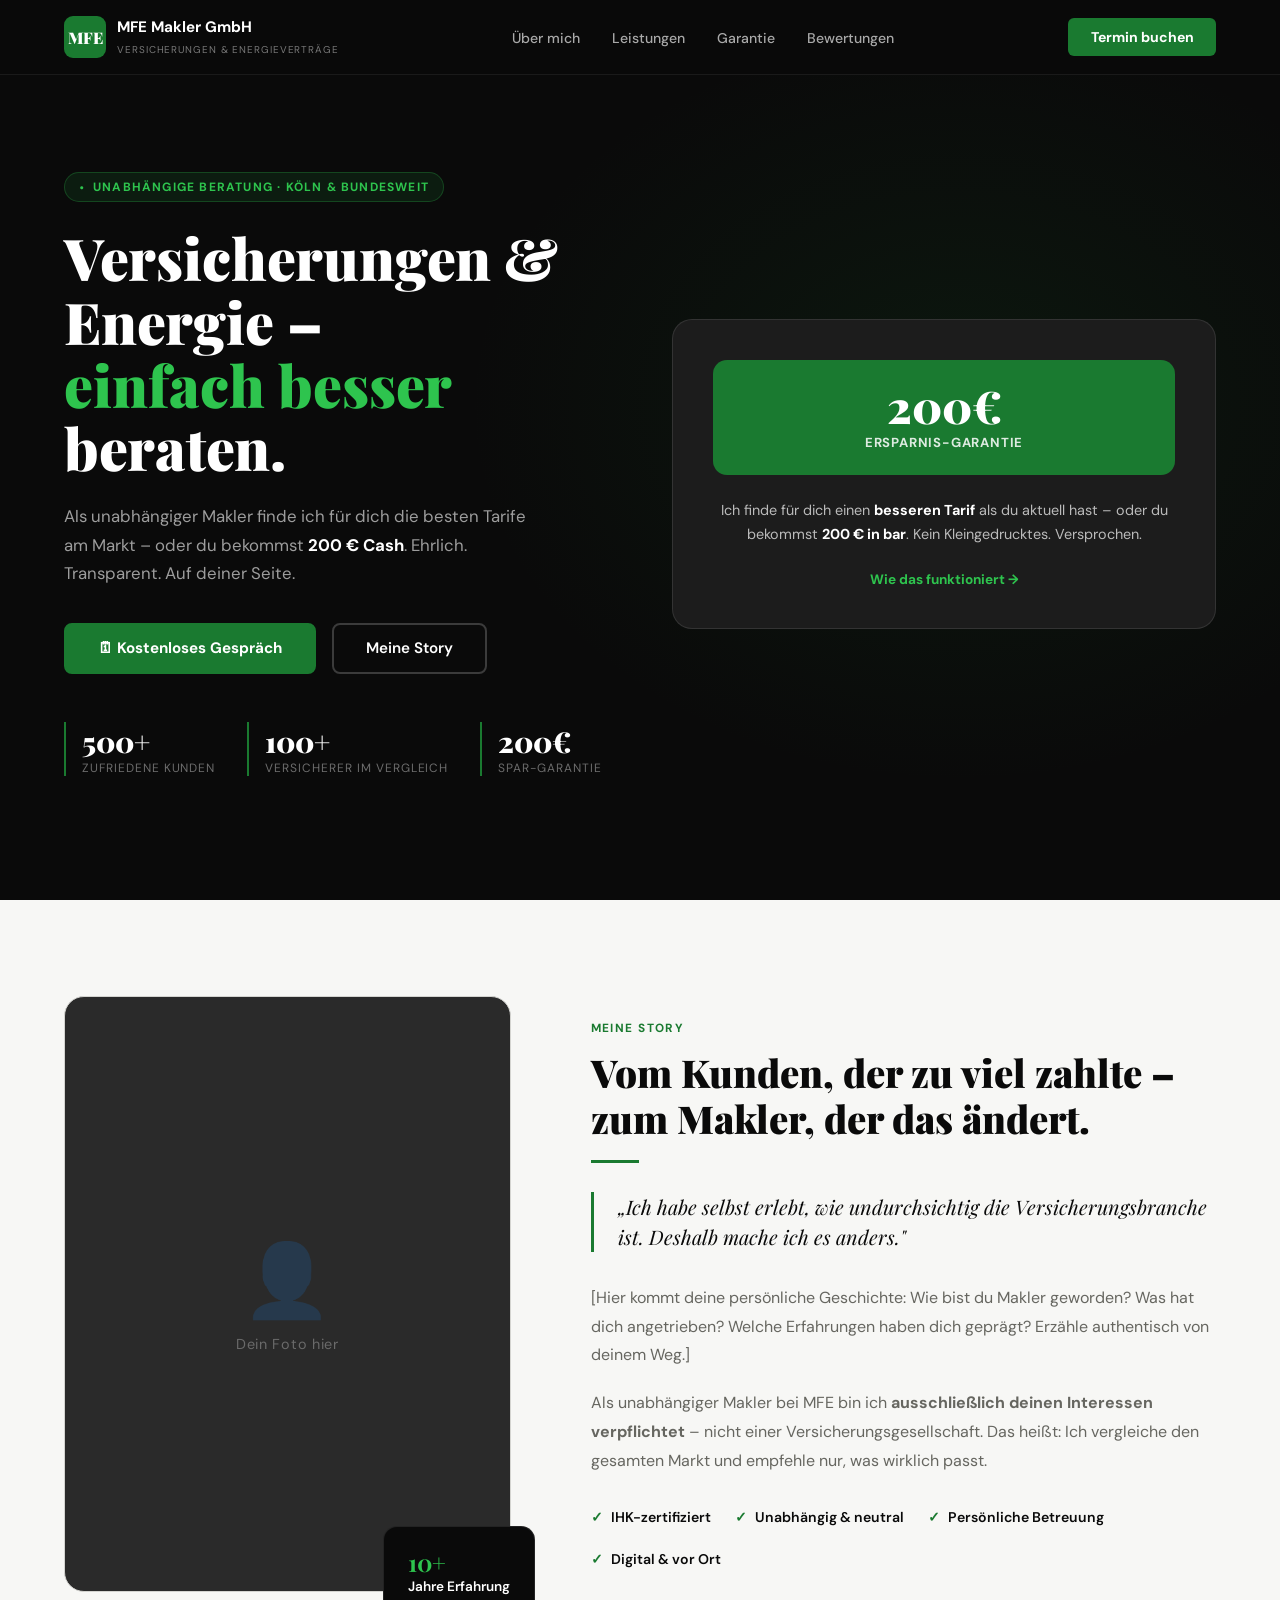
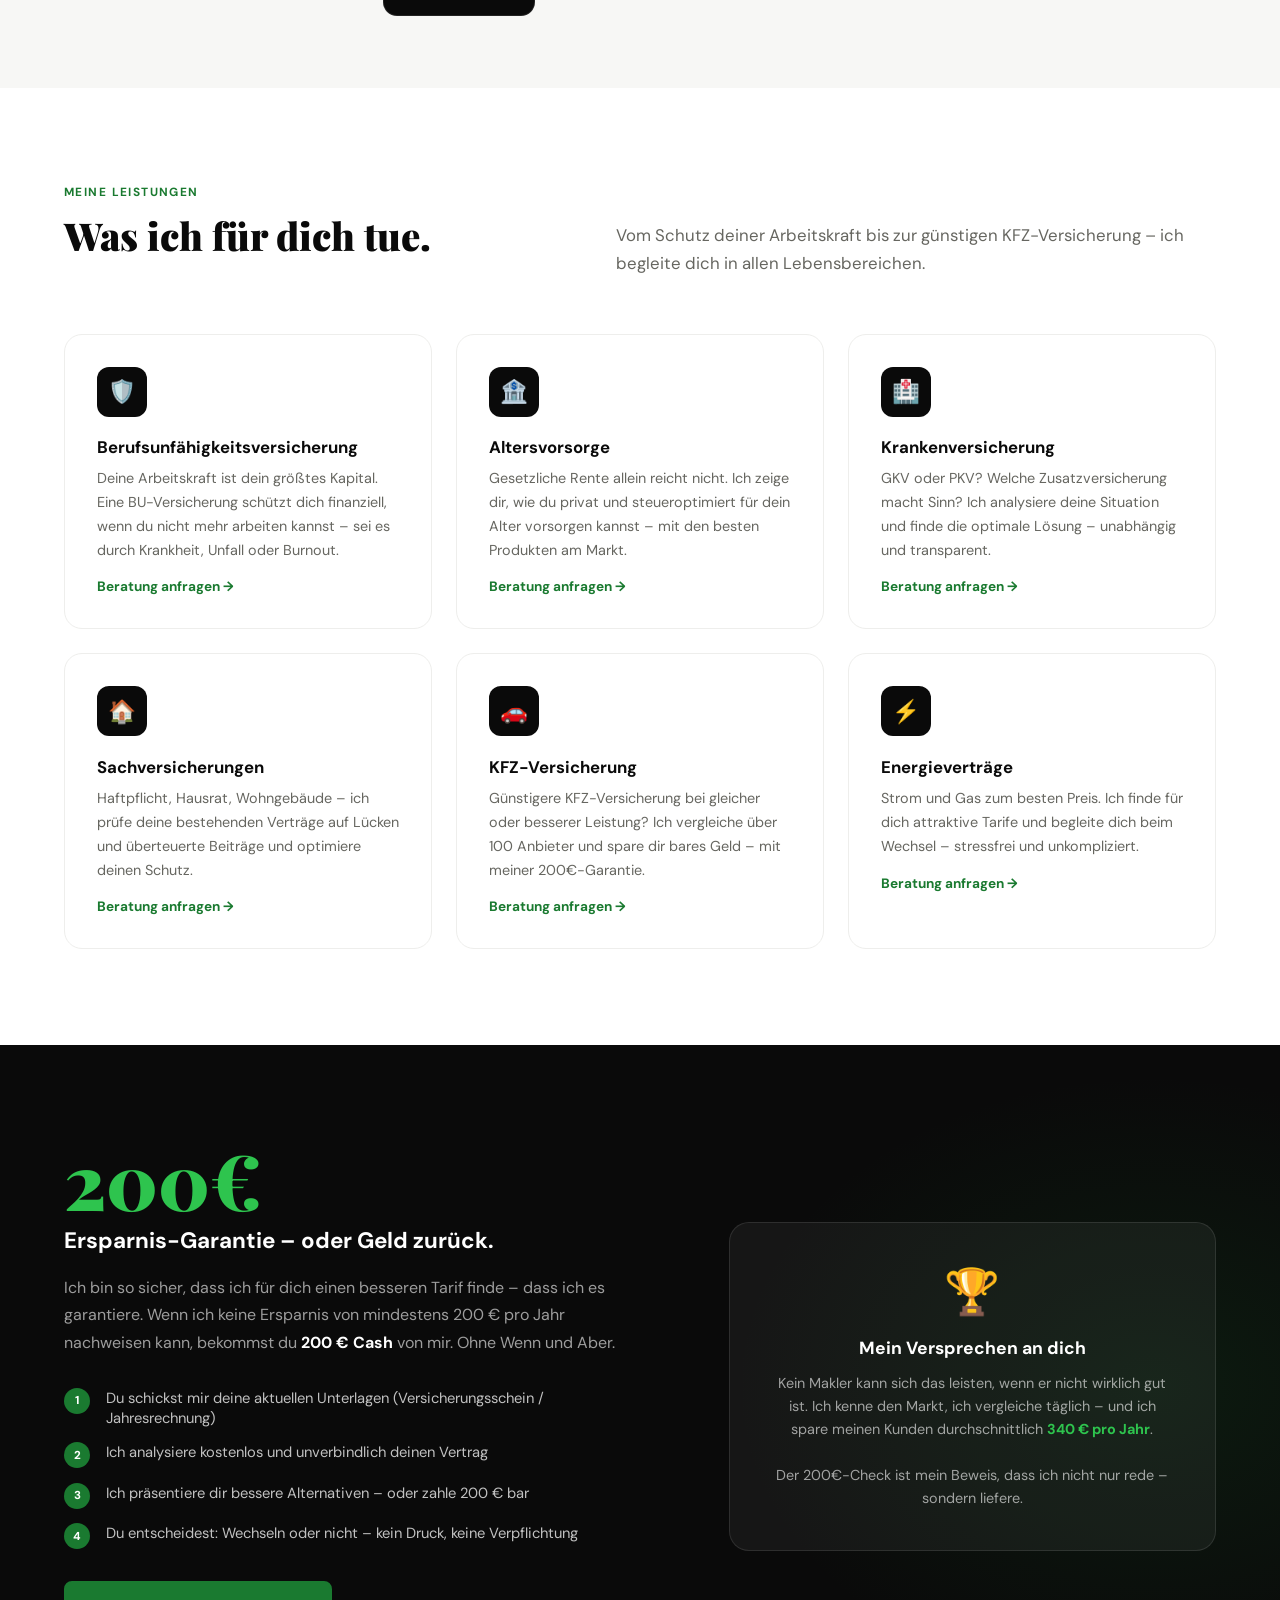
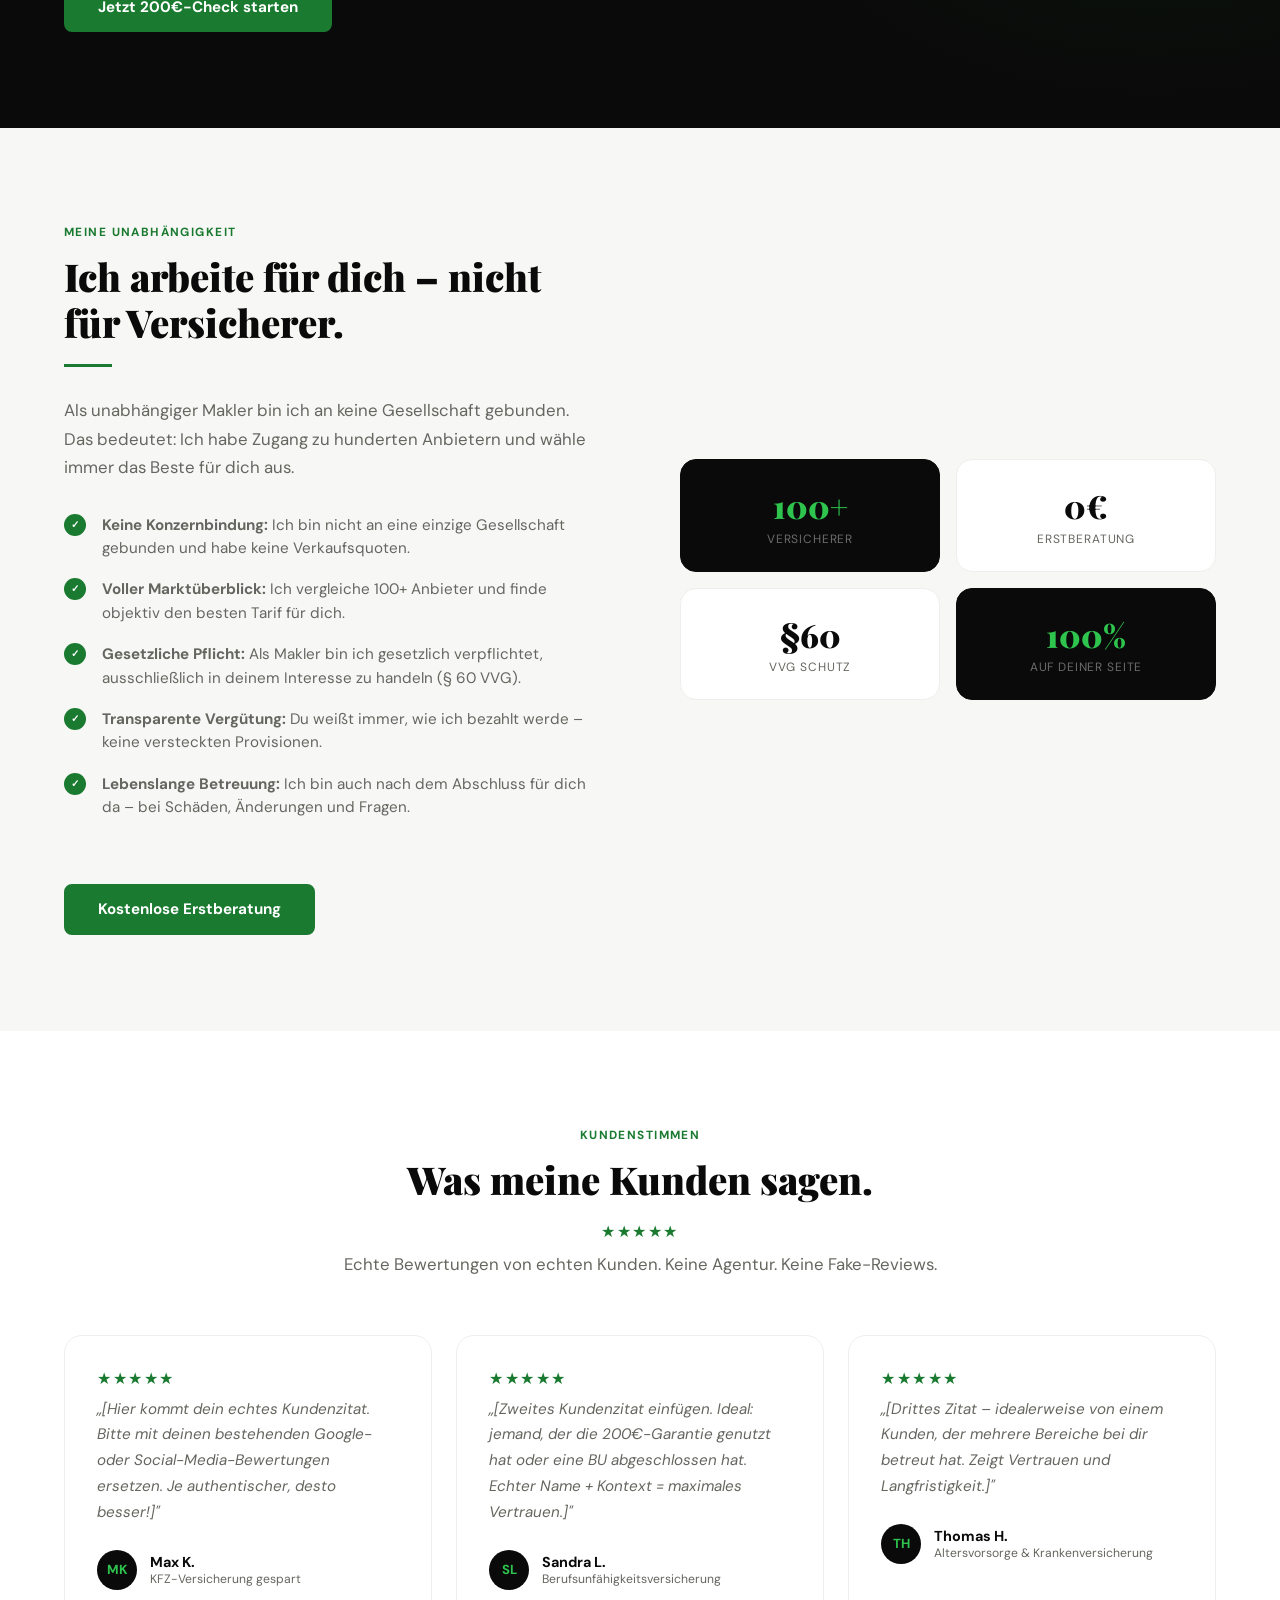
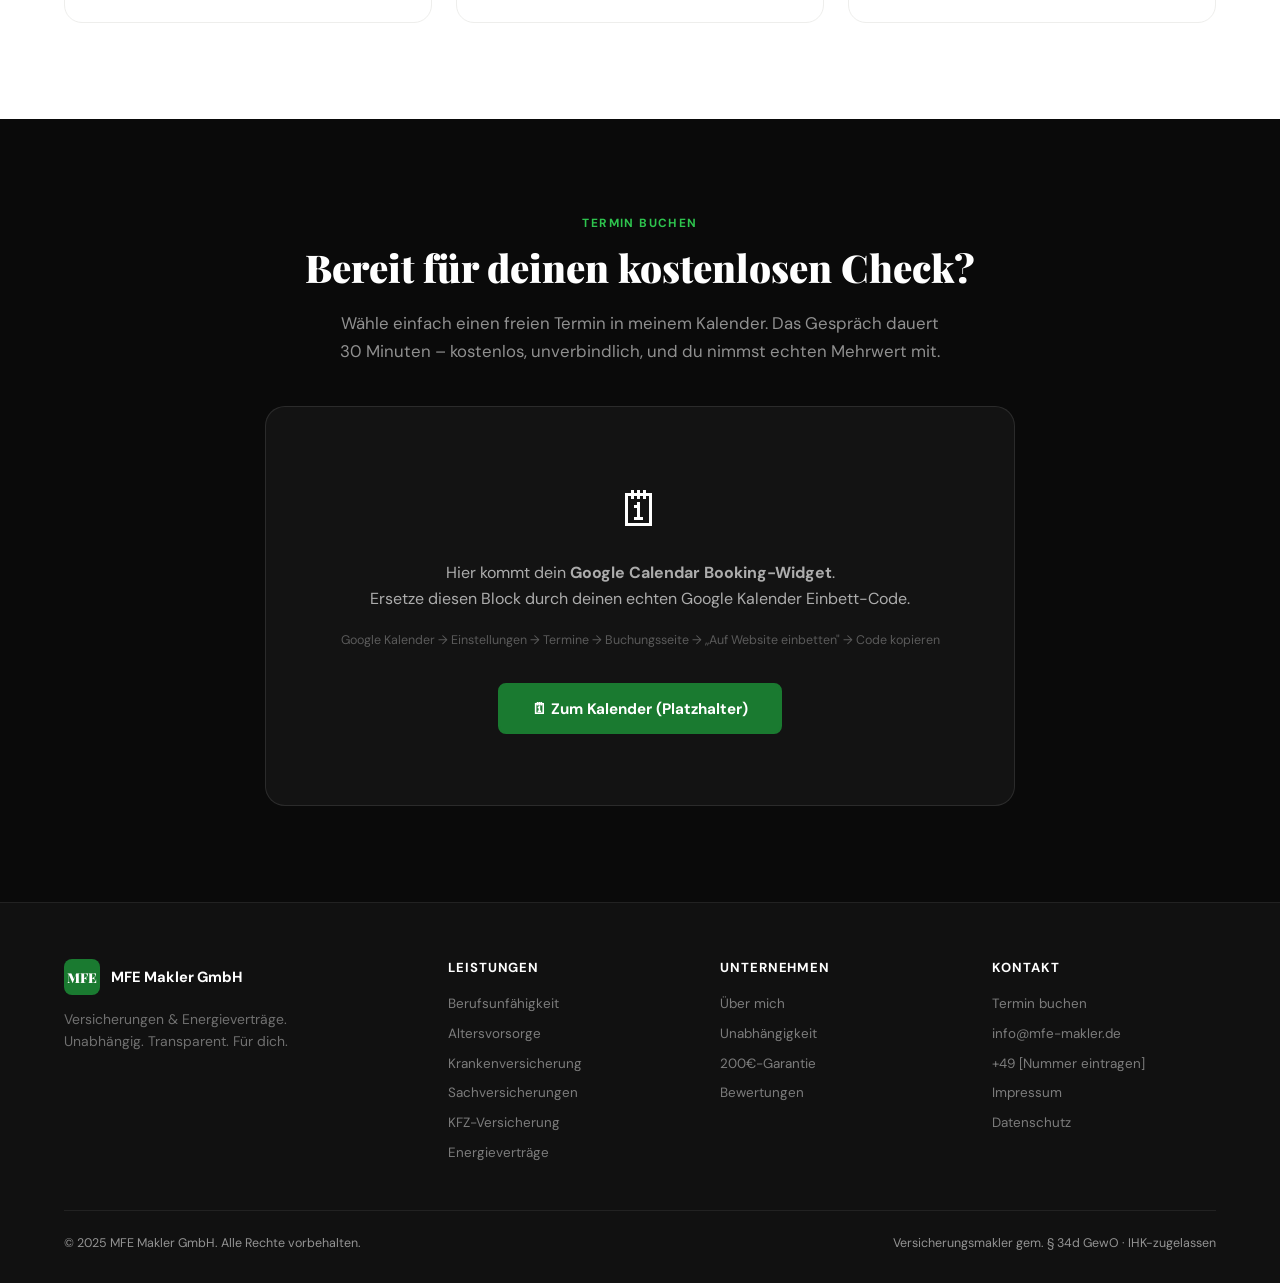
==== mfe-makler-website.html @ 8e876d68 "Add files via upload" ====
<!DOCTYPE html>
<html lang="de">
<head>
<meta charset="UTF-8">
<meta name="viewport" content="width=device-width, initial-scale=1.0">
<title>MFE Makler GmbH – Versicherungen & Energieverträge</title>
<link rel="preconnect" href="https://fonts.googleapis.com">
<link href="https://fonts.googleapis.com/css2?family=Playfair+Display:wght@400;700;900&family=DM+Sans:wght@300;400;500;600&display=swap" rel="stylesheet">
<style>
  :root {
    --black:       #0a0a0a;
    --black-soft:  #111111;
    --black-mid:   #1c1c1c;
    --charcoal:    #2a2a2a;
    --green:       #1a7a30;
    --green-mid:   #22a040;
    --green-light: #2ec44e;
    --green-pale:  #e8f7ec;
    --white:       #ffffff;
    --off-white:   #f7f7f5;
    --gray-light:  #eeeeec;
    --gray:        #d4d4d0;
    --text:        #0a0a0a;
    --text-muted:  #666660;
  }

  *, *::before, *::after { box-sizing: border-box; margin: 0; padding: 0; }
  html { scroll-behavior: smooth; }
  body {
    font-family: 'DM Sans', sans-serif;
    color: var(--text);
    background: var(--white);
    overflow-x: hidden;
  }

  /* ─── NAV ─── */
  nav {
    position: fixed; top: 0; left: 0; right: 0; z-index: 100;
    display: flex; align-items: center; justify-content: space-between;
    padding: 1rem 5%;
    background: rgba(10,10,10,0.97);
    backdrop-filter: blur(12px);
    border-bottom: 1px solid rgba(255,255,255,0.07);
  }
  .nav-logo { display: flex; align-items: center; gap: .7rem; text-decoration: none; }
  .nav-logo-icon {
    width: 42px; height: 42px;
    background: var(--green); border-radius: 9px;
    display: flex; align-items: center; justify-content: center;
    font-family: 'Playfair Display', serif; font-weight: 900; font-size: 1rem; color: #fff;
  }
  .nav-logo-text strong { font-size: .95rem; color: #fff; font-weight: 700; display: block; }
  .nav-logo-text span { font-size: .62rem; color: rgba(255,255,255,0.45); letter-spacing: .09em; text-transform: uppercase; }
  .nav-links { display: flex; gap: 2rem; list-style: none; }
  .nav-links a { color: rgba(255,255,255,0.65); text-decoration: none; font-size: .88rem; font-weight: 500; transition: color .2s; }
  .nav-links a:hover { color: var(--green-light); }
  .nav-cta {
    background: var(--green); color: #fff; border: none;
    padding: .6rem 1.4rem; border-radius: 6px; font-size: .88rem; font-weight: 700;
    cursor: pointer; text-decoration: none; transition: background .2s;
  }
  .nav-cta:hover { background: var(--green-mid); }

  /* ─── HERO ─── */
  #hero {
    min-height: 100vh;
    background: var(--black);
    display: flex; align-items: center;
    padding: 7rem 5% 4rem;
    position: relative; overflow: hidden;
  }
  #hero::before {
    content: '';
    position: absolute; inset: 0;
    background: radial-gradient(ellipse 55% 60% at 75% 45%, rgba(26,122,48,0.12) 0%, transparent 70%);
  }
  .hero-grid { display: grid; grid-template-columns: 1fr 1fr; gap: 4rem; align-items: center; max-width: 1200px; margin: 0 auto; position: relative; z-index: 2; width: 100%; }

  .hero-tag {
    display: inline-flex; align-items: center; gap: .5rem;
    background: rgba(46,196,78,0.1); border: 1px solid rgba(46,196,78,0.25);
    color: var(--green-light); font-size: .75rem; font-weight: 700; letter-spacing: .1em; text-transform: uppercase;
    padding: .38rem .9rem; border-radius: 100px; margin-bottom: 1.5rem;
  }
  .hero-tag::before { content: '●'; font-size: .45rem; }

  .hero-headline {
    font-family: 'Playfair Display', serif;
    font-size: clamp(2.4rem, 4.5vw, 3.8rem);
    font-weight: 900; line-height: 1.1; color: var(--white); margin-bottom: 1.4rem;
  }
  .hero-headline em { font-style: normal; color: var(--green-light); }

  .hero-sub { font-size: 1.05rem; line-height: 1.7; color: rgba(255,255,255,0.6); max-width: 480px; margin-bottom: 2.2rem; }

  .hero-btns { display: flex; gap: 1rem; flex-wrap: wrap; }
  .btn-primary {
    background: var(--green); color: #fff;
    padding: .85rem 2rem; border-radius: 8px;
    font-size: .95rem; font-weight: 700; text-decoration: none;
    border: 2px solid var(--green);
    transition: background .2s, transform .2s;
    display: inline-flex; align-items: center; gap: .5rem;
  }
  .btn-primary:hover { background: var(--green-mid); border-color: var(--green-mid); transform: translateY(-2px); }

  .btn-secondary {
    background: transparent; border: 2px solid rgba(255,255,255,0.2);
    color: #fff; padding: .85rem 2rem; border-radius: 8px;
    font-size: .95rem; font-weight: 600; text-decoration: none;
    transition: border-color .2s;
  }
  .btn-secondary:hover { border-color: rgba(255,255,255,0.5); }

  .hero-stats { display: flex; gap: 2rem; margin-top: 3rem; }
  .stat { border-left: 2px solid var(--green); padding-left: 1rem; }
  .stat-num { font-family: 'Playfair Display', serif; font-size: 1.8rem; font-weight: 900; color: #fff; }
  .stat-label { font-size: .75rem; color: rgba(255,255,255,0.4); text-transform: uppercase; letter-spacing: .08em; }

  .hero-card {
    background: var(--black-mid);
    border: 1px solid rgba(255,255,255,0.1);
    border-radius: 20px; padding: 2.5rem;
  }
  .guarantee-badge {
    background: var(--green); color: #fff;
    border-radius: 14px; padding: 1.5rem; margin-bottom: 1.5rem; text-align: center;
  }
  .guarantee-badge .big { font-family: 'Playfair Display', serif; font-size: 2.8rem; font-weight: 900; display: block; line-height: 1; }
  .guarantee-badge .label { font-size: .82rem; font-weight: 700; margin-top: .3rem; opacity: .85; letter-spacing: .06em; text-transform: uppercase; }
  .guarantee-text { color: rgba(255,255,255,0.7); font-size: .9rem; line-height: 1.65; text-align: center; }
  .guarantee-text strong { color: #fff; }

  /* ─── SECTIONS ─── */
  section { padding: 6rem 5%; }
  .container { max-width: 1200px; margin: 0 auto; }
  .section-label { text-transform: uppercase; letter-spacing: .12em; font-size: .74rem; font-weight: 700; color: var(--green); margin-bottom: .8rem; }
  .section-title { font-family: 'Playfair Display', serif; font-size: clamp(1.8rem, 3vw, 2.8rem); font-weight: 900; line-height: 1.2; color: var(--black); margin-bottom: 1.2rem; }
  .section-sub { font-size: 1.05rem; color: var(--text-muted); max-width: 600px; line-height: 1.7; }
  .green-divider { height: 3px; background: var(--green); width: 48px; margin: 1rem 0 1.8rem; }

  /* ─── STORY ─── */
  #story { background: var(--off-white); }
  .story-grid { display: grid; grid-template-columns: 1fr 1.4fr; gap: 5rem; align-items: center; }
  .story-photo-wrap { position: relative; }
  .story-photo {
    width: 100%; aspect-ratio: 3/4; border-radius: 20px; overflow: hidden;
    background: var(--charcoal);
    display: flex; align-items: center; justify-content: center;
    border: 1px solid var(--gray);
  }
  .story-photo-placeholder { color: rgba(255,255,255,0.2); font-size: 4.5rem; text-align: center; }
  .story-photo-placeholder span { display: block; font-size: .9rem; margin-top: .5rem; letter-spacing: .05em; color: rgba(255,255,255,0.3); }
  .story-badge {
    position: absolute; bottom: -1.5rem; right: -1.5rem;
    background: var(--black); color: #fff;
    border-radius: 14px; padding: 1.2rem 1.5rem;
    font-size: .85rem; font-weight: 600;
    border: 1px solid rgba(255,255,255,0.1);
  }
  .story-badge strong { font-size: 1.5rem; display: block; font-family: 'Playfair Display',serif; color: var(--green-light); }
  .story-quote {
    font-family: 'Playfair Display', serif; font-size: 1.25rem; font-style: italic; color: var(--black);
    border-left: 3px solid var(--green); padding-left: 1.5rem; margin-bottom: 2rem; line-height: 1.5;
  }
  .story-text { font-size: 1rem; line-height: 1.8; color: var(--text-muted); margin-bottom: 1.2rem; }
  .story-highlights { display: flex; gap: 1.5rem; margin-top: 2rem; flex-wrap: wrap; }
  .story-highlight { display: flex; align-items: center; gap: .5rem; font-size: .88rem; font-weight: 600; color: var(--black); }
  .story-highlight::before { content: '✓'; color: var(--green); font-weight: 900; }

  /* ─── SERVICES ─── */
  #services { background: var(--white); }
  .services-intro { display: flex; justify-content: space-between; align-items: flex-end; margin-bottom: 3.5rem; flex-wrap: wrap; gap: 2rem; }
  .services-grid { display: grid; grid-template-columns: repeat(3, 1fr); gap: 1.5rem; }
  .service-card {
    border: 1.5px solid var(--gray-light); border-radius: 18px; padding: 2rem;
    transition: border-color .25s, transform .25s; background: var(--white);
    position: relative; overflow: hidden;
  }
  .service-card::before {
    content: ''; position: absolute; top: 0; left: 0; right: 0; height: 3px;
    background: var(--green); transform: scaleX(0); transform-origin: left; transition: transform .3s;
  }
  .service-card:hover::before { transform: scaleX(1); }
  .service-card:hover { border-color: var(--green); transform: translateY(-4px); }
  .service-icon {
    width: 50px; height: 50px; border-radius: 12px;
    background: var(--black); display: flex; align-items: center; justify-content: center;
    font-size: 1.4rem; margin-bottom: 1.2rem;
  }
  .service-title { font-size: 1.05rem; font-weight: 700; color: var(--black); margin-bottom: .6rem; }
  .service-desc { font-size: .9rem; color: var(--text-muted); line-height: 1.65; }
  .service-link { display: inline-flex; align-items: center; gap: .3rem; color: var(--green); font-size: .85rem; font-weight: 700; text-decoration: none; margin-top: 1rem; transition: gap .2s; }
  .service-link:hover { gap: .6rem; }

  /* ─── USP 200€ ─── */
  #usp { background: var(--black); color: #fff; position: relative; overflow: hidden; }
  #usp::before {
    content: ''; position: absolute; inset: 0;
    background: radial-gradient(ellipse 50% 70% at 90% 50%, rgba(26,122,48,0.15) 0%, transparent 65%);
  }
  .usp-grid { display: grid; grid-template-columns: 1.2fr 1fr; gap: 5rem; align-items: center; position: relative; z-index: 1; }
  .usp-big {
    font-family: 'Playfair Display', serif; font-size: clamp(3rem, 6vw, 5.5rem);
    font-weight: 900; line-height: 1; color: var(--green-light); margin-bottom: .5rem;
  }
  .usp-sub-title { font-size: 1.4rem; font-weight: 700; margin-bottom: 1.2rem; color: #fff; }
  .usp-desc { font-size: 1rem; line-height: 1.7; color: rgba(255,255,255,0.6); margin-bottom: 2rem; }
  .usp-card {
    background: rgba(255,255,255,0.05); border: 1px solid rgba(255,255,255,0.1);
    border-radius: 20px; padding: 2.5rem; text-align: center;
  }
  .usp-card-icon { font-size: 2.8rem; margin-bottom: 1rem; }
  .usp-card-title { font-size: 1.1rem; font-weight: 700; margin-bottom: .8rem; }
  .usp-card-text { font-size: .9rem; color: rgba(255,255,255,0.6); line-height: 1.6; }
  .usp-steps { list-style: none; margin: 2rem 0; display: flex; flex-direction: column; gap: .9rem; }
  .usp-steps li { display: flex; gap: 1rem; align-items: flex-start; font-size: .92rem; color: rgba(255,255,255,0.75); }
  .step-num { min-width: 26px; height: 26px; background: var(--green); color: #fff; border-radius: 50%; display: flex; align-items: center; justify-content: center; font-size: .72rem; font-weight: 800; flex-shrink: 0; }

  /* ─── INDEPENDENCE ─── */
  #independence { background: var(--off-white); }
  .indep-grid { display: grid; grid-template-columns: 1fr 1fr; gap: 5rem; align-items: center; }
  .indep-visual { display: grid; grid-template-columns: 1fr 1fr; gap: 1rem; }
  .indep-tile {
    background: var(--white); border-radius: 16px; padding: 1.5rem;
    border: 1.5px solid var(--gray-light); text-align: center;
  }
  .indep-tile .big { font-family: 'Playfair Display',serif; font-size: 2rem; font-weight: 900; color: var(--black); }
  .indep-tile .small { font-size: .75rem; color: var(--text-muted); text-transform: uppercase; letter-spacing: .07em; margin-top: .2rem; }
  .indep-tile.accent { background: var(--black); border-color: var(--black); }
  .indep-tile.accent .big { color: var(--green-light); }
  .indep-tile.accent .small { color: rgba(255,255,255,0.4); }
  .indep-points { list-style: none; margin: 2rem 0; display: flex; flex-direction: column; gap: 1.1rem; }
  .indep-points li { display: flex; gap: 1rem; align-items: flex-start; font-size: .95rem; color: var(--text-muted); line-height: 1.55; }
  .check { min-width: 22px; height: 22px; background: var(--green); color: #fff; border-radius: 50%; display: flex; align-items: center; justify-content: center; font-size: .65rem; font-weight: 900; flex-shrink: 0; }

  /* ─── TESTIMONIALS ─── */
  #testimonials { background: var(--white); }
  .testi-intro { text-align: center; margin-bottom: 3.5rem; }
  .testi-intro .section-sub { margin: 0 auto; }
  .stars { color: var(--green); font-size: 1rem; letter-spacing: .1em; margin-bottom: .5rem; }
  .testi-grid { display: grid; grid-template-columns: repeat(3, 1fr); gap: 1.5rem; }
  .testi-card { border: 1.5px solid var(--gray-light); border-radius: 18px; padding: 2rem; transition: border-color .25s; }
  .testi-card:hover { border-color: var(--green); }
  .testi-text { font-size: .95rem; line-height: 1.7; color: var(--text-muted); margin-bottom: 1.5rem; font-style: italic; }
  .testi-author { display: flex; align-items: center; gap: .8rem; }
  .testi-avatar { width: 40px; height: 40px; border-radius: 50%; background: var(--black); display: flex; align-items: center; justify-content: center; font-weight: 700; color: var(--green-light); font-size: .82rem; }
  .testi-name { font-weight: 700; font-size: .9rem; color: var(--black); }
  .testi-role { font-size: .76rem; color: var(--text-muted); }

  /* ─── CALENDAR ─── */
  #calendar { background: var(--black); color: #fff; }
  .cal-inner { text-align: center; max-width: 750px; margin: 0 auto; }
  .cal-inner .section-title { color: #fff; }
  .cal-inner .section-sub { color: rgba(255,255,255,0.55); margin: 0 auto 2.5rem; }
  .cal-embed {
    background: rgba(255,255,255,0.04); border: 1px solid rgba(255,255,255,0.1);
    border-radius: 20px; padding: 3rem; min-height: 400px;
    display: flex; align-items: center; justify-content: center; flex-direction: column; gap: 1.2rem;
  }
  .cal-embed-icon { font-size: 3rem; }
  .cal-embed-text { font-size: 1rem; color: rgba(255,255,255,0.65); text-align: center; line-height: 1.65; }
  .cal-embed-hint { font-size: .78rem; color: rgba(255,255,255,0.3); }

  /* ─── FOOTER ─── */
  footer { background: var(--black-soft); color: rgba(255,255,255,0.55); padding: 3.5rem 5% 2rem; border-top: 1px solid rgba(255,255,255,0.07); }
  .footer-grid { display: grid; grid-template-columns: 1.5fr 1fr 1fr 1fr; gap: 3rem; margin-bottom: 3rem; }
  .footer-brand .brand-tagline { font-size: .87rem; margin-top: .8rem; line-height: 1.6; color: rgba(255,255,255,0.4); }
  .footer-col h4 { font-size: .82rem; font-weight: 700; color: #fff; margin-bottom: 1rem; letter-spacing: .07em; text-transform: uppercase; }
  .footer-col ul { list-style: none; display: flex; flex-direction: column; gap: .55rem; }
  .footer-col ul li a { color: rgba(255,255,255,0.45); text-decoration: none; font-size: .84rem; transition: color .2s; }
  .footer-col ul li a:hover { color: var(--green-light); }
  .footer-bottom { border-top: 1px solid rgba(255,255,255,0.07); padding-top: 1.5rem; display: flex; justify-content: space-between; align-items: center; flex-wrap: wrap; gap: 1rem; font-size: .78rem; }

  /* ─── RESPONSIVE ─── */
  @media (max-width: 960px) {
    .hero-grid, .story-grid, .services-grid, .usp-grid, .indep-grid, .testi-grid, .footer-grid { grid-template-columns: 1fr; }
    nav .nav-links { display: none; }
    .hero-stats { flex-wrap: wrap; }
    .story-badge { position: static; margin-top: 1rem; display: inline-block; }
    .services-intro { flex-direction: column; align-items: flex-start; }
  }

  /* ─── ANIMATIONS ─── */
  .fade-up { opacity: 0; transform: translateY(28px); transition: opacity .6s ease, transform .6s ease; }
  .fade-up.visible { opacity: 1; transform: none; }
</style>
</head>
<body>

<!-- NAV -->
<nav>
  <a href="#" class="nav-logo">
    <div class="nav-logo-icon">MFE</div>
    <div class="nav-logo-text">
      <strong>MFE Makler GmbH</strong>
      <span>Versicherungen &amp; Energieverträge</span>
    </div>
  </a>
  <ul class="nav-links">
    <li><a href="#story">Über mich</a></li>
    <li><a href="#services">Leistungen</a></li>
    <li><a href="#usp">Garantie</a></li>
    <li><a href="#testimonials">Bewertungen</a></li>
  </ul>
  <a href="#calendar" class="nav-cta">Termin buchen</a>
</nav>

<!-- HERO -->
<section id="hero">
  <div class="hero-grid container">
    <div>
      <div class="hero-tag">Unabhängige Beratung · Köln &amp; bundesweit</div>
      <h1 class="hero-headline">
        Versicherungen &amp; Energie –<br>
        <em>einfach besser</em> beraten.
      </h1>
      <p class="hero-sub">
        Als unabhängiger Makler finde ich für dich die besten Tarife am Markt – oder du bekommst <strong style="color:#fff">200 € Cash</strong>. Ehrlich. Transparent. Auf deiner Seite.
      </p>
      <div class="hero-btns">
        <a href="#calendar" class="btn-primary">🗓 Kostenloses Gespräch</a>
        <a href="#story" class="btn-secondary">Meine Story</a>
      </div>
      <div class="hero-stats">
        <div class="stat"><div class="stat-num">500+</div><div class="stat-label">Zufriedene Kunden</div></div>
        <div class="stat"><div class="stat-num">100+</div><div class="stat-label">Versicherer im Vergleich</div></div>
        <div class="stat"><div class="stat-num">200€</div><div class="stat-label">Spar-Garantie</div></div>
      </div>
    </div>
    <div>
      <div class="hero-card">
        <div class="guarantee-badge">
          <span class="big">200€</span>
          <div class="label">Ersparnis-Garantie</div>
        </div>
        <p class="guarantee-text">
          Ich finde für dich einen <strong>besseren Tarif</strong> als du aktuell hast –
          oder du bekommst <strong>200 € in bar</strong>. Kein Kleingedrucktes. Versprochen.
        </p>
        <a href="#usp" style="display:block;margin-top:1.5rem;text-align:center;color:var(--green-light);font-size:.85rem;font-weight:700;text-decoration:none;">Wie das funktioniert →</a>
      </div>
    </div>
  </div>
</section>

<!-- STORY -->
<section id="story">
  <div class="container">
    <div class="story-grid">
      <div class="story-photo-wrap">
        <div class="story-photo">
          <div class="story-photo-placeholder">
            👤
            <span>Dein Foto hier</span>
          </div>
        </div>
        <div class="story-badge">
          <strong>10+</strong>
          Jahre Erfahrung
        </div>
      </div>
      <div class="story-content fade-up">
        <div class="section-label">Meine Story</div>
        <h2 class="section-title">Vom Kunden, der zu viel zahlte – zum Makler, der das ändert.</h2>
        <div class="green-divider"></div>
        <blockquote class="story-quote">
          „Ich habe selbst erlebt, wie undurchsichtig die Versicherungsbranche ist. Deshalb mache ich es anders."
        </blockquote>
        <p class="story-text">
          [Hier kommt deine persönliche Geschichte: Wie bist du Makler geworden? Was hat dich angetrieben?
          Welche Erfahrungen haben dich geprägt? Erzähle authentisch von deinem Weg.]
        </p>
        <p class="story-text">
          Als unabhängiger Makler bei MFE bin ich <strong>ausschließlich deinen Interessen verpflichtet</strong> –
          nicht einer Versicherungsgesellschaft. Das heißt: Ich vergleiche den gesamten Markt und empfehle nur, was wirklich passt.
        </p>
        <div class="story-highlights">
          <div class="story-highlight">IHK-zertifiziert</div>
          <div class="story-highlight">Unabhängig &amp; neutral</div>
          <div class="story-highlight">Persönliche Betreuung</div>
          <div class="story-highlight">Digital &amp; vor Ort</div>
        </div>
      </div>
    </div>
  </div>
</section>

<!-- SERVICES -->
<section id="services">
  <div class="container">
    <div class="services-intro">
      <div>
        <div class="section-label">Meine Leistungen</div>
        <h2 class="section-title">Was ich für dich tue.</h2>
      </div>
      <p class="section-sub">Vom Schutz deiner Arbeitskraft bis zur günstigen KFZ-Versicherung – ich begleite dich in allen Lebensbereichen.</p>
    </div>
    <div class="services-grid">
      <div class="service-card fade-up">
        <div class="service-icon">🛡️</div>
        <div class="service-title">Berufsunfähigkeitsversicherung</div>
        <p class="service-desc">Deine Arbeitskraft ist dein größtes Kapital. Eine BU-Versicherung schützt dich finanziell, wenn du nicht mehr arbeiten kannst – sei es durch Krankheit, Unfall oder Burnout.</p>
        <a href="#calendar" class="service-link">Beratung anfragen →</a>
      </div>
      <div class="service-card fade-up">
        <div class="service-icon">🏦</div>
        <div class="service-title">Altersvorsorge</div>
        <p class="service-desc">Gesetzliche Rente allein reicht nicht. Ich zeige dir, wie du privat und steueroptimiert für dein Alter vorsorgen kannst – mit den besten Produkten am Markt.</p>
        <a href="#calendar" class="service-link">Beratung anfragen →</a>
      </div>
      <div class="service-card fade-up">
        <div class="service-icon">🏥</div>
        <div class="service-title">Krankenversicherung</div>
        <p class="service-desc">GKV oder PKV? Welche Zusatzversicherung macht Sinn? Ich analysiere deine Situation und finde die optimale Lösung – unabhängig und transparent.</p>
        <a href="#calendar" class="service-link">Beratung anfragen →</a>
      </div>
      <div class="service-card fade-up">
        <div class="service-icon">🏠</div>
        <div class="service-title">Sachversicherungen</div>
        <p class="service-desc">Haftpflicht, Hausrat, Wohngebäude – ich prüfe deine bestehenden Verträge auf Lücken und überteuerte Beiträge und optimiere deinen Schutz.</p>
        <a href="#calendar" class="service-link">Beratung anfragen →</a>
      </div>
      <div class="service-card fade-up">
        <div class="service-icon">🚗</div>
        <div class="service-title">KFZ-Versicherung</div>
        <p class="service-desc">Günstigere KFZ-Versicherung bei gleicher oder besserer Leistung? Ich vergleiche über 100 Anbieter und spare dir bares Geld – mit meiner 200€-Garantie.</p>
        <a href="#calendar" class="service-link">Beratung anfragen →</a>
      </div>
      <div class="service-card fade-up">
        <div class="service-icon">⚡</div>
        <div class="service-title">Energieverträge</div>
        <p class="service-desc">Strom und Gas zum besten Preis. Ich finde für dich attraktive Tarife und begleite dich beim Wechsel – stressfrei und unkompliziert.</p>
        <a href="#calendar" class="service-link">Beratung anfragen →</a>
      </div>
    </div>
  </div>
</section>

<!-- USP 200€ -->
<section id="usp">
  <div class="container">
    <div class="usp-grid">
      <div>
        <div class="usp-big">200€</div>
        <h2 class="usp-sub-title">Ersparnis-Garantie – oder Geld zurück.</h2>
        <p class="usp-desc">
          Ich bin so sicher, dass ich für dich einen besseren Tarif finde – dass ich es garantiere.
          Wenn ich keine Ersparnis von mindestens 200 € pro Jahr nachweisen kann, bekommst du
          <strong style="color:#fff">200 € Cash</strong> von mir. Ohne Wenn und Aber.
        </p>
        <ul class="usp-steps">
          <li><div class="step-num">1</div><span>Du schickst mir deine aktuellen Unterlagen (Versicherungsschein / Jahresrechnung)</span></li>
          <li><div class="step-num">2</div><span>Ich analysiere kostenlos und unverbindlich deinen Vertrag</span></li>
          <li><div class="step-num">3</div><span>Ich präsentiere dir bessere Alternativen – oder zahle 200 € bar</span></li>
          <li><div class="step-num">4</div><span>Du entscheidest: Wechseln oder nicht – kein Druck, keine Verpflichtung</span></li>
        </ul>
        <a href="#calendar" class="btn-primary">Jetzt 200€-Check starten</a>
      </div>
      <div class="usp-card">
        <div class="usp-card-icon">🏆</div>
        <h3 class="usp-card-title">Mein Versprechen an dich</h3>
        <p class="usp-card-text">
          Kein Makler kann sich das leisten, wenn er nicht wirklich gut ist.
          Ich kenne den Markt, ich vergleiche täglich – und ich spare meinen Kunden
          durchschnittlich <strong style="color:var(--green-light)">340 € pro Jahr</strong>.
          <br><br>
          Der 200€-Check ist mein Beweis, dass ich nicht nur rede – sondern liefere.
        </p>
      </div>
    </div>
  </div>
</section>

<!-- INDEPENDENCE -->
<section id="independence">
  <div class="container">
    <div class="indep-grid">
      <div class="fade-up">
        <div class="section-label">Meine Unabhängigkeit</div>
        <h2 class="section-title">Ich arbeite für dich – nicht für Versicherer.</h2>
        <div class="green-divider"></div>
        <p class="section-sub">Als unabhängiger Makler bin ich an keine Gesellschaft gebunden. Das bedeutet: Ich habe Zugang zu hunderten Anbietern und wähle immer das Beste für dich aus.</p>
        <ul class="indep-points">
          <li><div class="check">✓</div><span><strong>Keine Konzernbindung:</strong> Ich bin nicht an eine einzige Gesellschaft gebunden und habe keine Verkaufsquoten.</span></li>
          <li><div class="check">✓</div><span><strong>Voller Marktüberblick:</strong> Ich vergleiche 100+ Anbieter und finde objektiv den besten Tarif für dich.</span></li>
          <li><div class="check">✓</div><span><strong>Gesetzliche Pflicht:</strong> Als Makler bin ich gesetzlich verpflichtet, ausschließlich in deinem Interesse zu handeln (§ 60 VVG).</span></li>
          <li><div class="check">✓</div><span><strong>Transparente Vergütung:</strong> Du weißt immer, wie ich bezahlt werde – keine versteckten Provisionen.</span></li>
          <li><div class="check">✓</div><span><strong>Lebenslange Betreuung:</strong> Ich bin auch nach dem Abschluss für dich da – bei Schäden, Änderungen und Fragen.</span></li>
        </ul>
        <a href="#calendar" class="btn-primary" style="margin-top:2rem;display:inline-flex">Kostenlose Erstberatung</a>
      </div>
      <div class="indep-visual">
        <div class="indep-tile accent"><div class="big">100+</div><div class="small">Versicherer</div></div>
        <div class="indep-tile"><div class="big">0€</div><div class="small">Erstberatung</div></div>
        <div class="indep-tile"><div class="big">§60</div><div class="small">VVG Schutz</div></div>
        <div class="indep-tile accent"><div class="big">100%</div><div class="small">Auf deiner Seite</div></div>
      </div>
    </div>
  </div>
</section>

<!-- TESTIMONIALS -->
<section id="testimonials">
  <div class="container">
    <div class="testi-intro fade-up">
      <div class="section-label">Kundenstimmen</div>
      <h2 class="section-title">Was meine Kunden sagen.</h2>
      <div class="stars">★★★★★</div>
      <p class="section-sub">Echte Bewertungen von echten Kunden. Keine Agentur. Keine Fake-Reviews.</p>
    </div>
    <div class="testi-grid">
      <div class="testi-card fade-up">
        <div class="stars">★★★★★</div>
        <p class="testi-text">„[Hier kommt dein echtes Kundenzitat. Bitte mit deinen bestehenden Google- oder Social-Media-Bewertungen ersetzen. Je authentischer, desto besser!]"</p>
        <div class="testi-author">
          <div class="testi-avatar">MK</div>
          <div><div class="testi-name">Max K.</div><div class="testi-role">KFZ-Versicherung gespart</div></div>
        </div>
      </div>
      <div class="testi-card fade-up">
        <div class="stars">★★★★★</div>
        <p class="testi-text">„[Zweites Kundenzitat einfügen. Ideal: jemand, der die 200€-Garantie genutzt hat oder eine BU abgeschlossen hat. Echter Name + Kontext = maximales Vertrauen.]"</p>
        <div class="testi-author">
          <div class="testi-avatar">SL</div>
          <div><div class="testi-name">Sandra L.</div><div class="testi-role">Berufsunfähigkeitsversicherung</div></div>
        </div>
      </div>
      <div class="testi-card fade-up">
        <div class="stars">★★★★★</div>
        <p class="testi-text">„[Drittes Zitat – idealerweise von einem Kunden, der mehrere Bereiche bei dir betreut hat. Zeigt Vertrauen und Langfristigkeit.]"</p>
        <div class="testi-author">
          <div class="testi-avatar">TH</div>
          <div><div class="testi-name">Thomas H.</div><div class="testi-role">Altersvorsorge &amp; Krankenversicherung</div></div>
        </div>
      </div>
    </div>
  </div>
</section>

<!-- CALENDAR -->
<section id="calendar">
  <div class="container">
    <div class="cal-inner">
      <div class="section-label" style="color:var(--green-light)">Termin buchen</div>
      <h2 class="section-title">Bereit für deinen kostenlosen Check?</h2>
      <p class="section-sub">Wähle einfach einen freien Termin in meinem Kalender. Das Gespräch dauert 30 Minuten – kostenlos, unverbindlich, und du nimmst echten Mehrwert mit.</p>
      <div class="cal-embed">
        <div class="cal-embed-icon">🗓</div>
        <p class="cal-embed-text">
          Hier kommt dein <strong>Google Calendar Booking-Widget</strong>.<br>
          Ersetze diesen Block durch deinen echten Google Kalender Einbett-Code.
        </p>
        <p class="cal-embed-hint">Google Kalender → Einstellungen → Termine → Buchungsseite → „Auf Website einbetten" → Code kopieren</p>
        <a href="#" class="btn-primary" style="margin-top:1rem">🗓 Zum Kalender (Platzhalter)</a>
      </div>
    </div>
  </div>
</section>

<!-- FOOTER -->
<footer>
  <div class="container">
    <div class="footer-grid">
      <div class="footer-brand">
        <div style="display:flex;align-items:center;gap:.7rem;margin-bottom:.8rem">
          <div style="width:36px;height:36px;background:var(--green);border-radius:8px;display:flex;align-items:center;justify-content:center;font-family:'Playfair Display',serif;font-weight:900;color:#fff;font-size:.85rem">MFE</div>
          <strong style="color:#fff;font-size:.92rem">MFE Makler GmbH</strong>
        </div>
        <p class="brand-tagline">Versicherungen &amp; Energieverträge.<br>Unabhängig. Transparent. Für dich.</p>
      </div>
      <div class="footer-col">
        <h4>Leistungen</h4>
        <ul>
          <li><a href="#services">Berufsunfähigkeit</a></li>
          <li><a href="#services">Altersvorsorge</a></li>
          <li><a href="#services">Krankenversicherung</a></li>
          <li><a href="#services">Sachversicherungen</a></li>
          <li><a href="#services">KFZ-Versicherung</a></li>
          <li><a href="#services">Energieverträge</a></li>
        </ul>
      </div>
      <div class="footer-col">
        <h4>Unternehmen</h4>
        <ul>
          <li><a href="#story">Über mich</a></li>
          <li><a href="#independence">Unabhängigkeit</a></li>
          <li><a href="#usp">200€-Garantie</a></li>
          <li><a href="#testimonials">Bewertungen</a></li>
        </ul>
      </div>
      <div class="footer-col">
        <h4>Kontakt</h4>
        <ul>
          <li><a href="#calendar">Termin buchen</a></li>
          <li><a href="mailto:info@mfe-makler.de">info@mfe-makler.de</a></li>
          <li><a href="tel:+49">+49 [Nummer eintragen]</a></li>
          <li><a href="#">Impressum</a></li>
          <li><a href="#">Datenschutz</a></li>
        </ul>
      </div>
    </div>
    <div class="footer-bottom">
      <span>© 2025 MFE Makler GmbH. Alle Rechte vorbehalten.</span>
      <span>Versicherungsmakler gem. § 34d GewO · IHK-zugelassen</span>
    </div>
  </div>
</footer>

<script>
  const observer = new IntersectionObserver((entries) => {
    entries.forEach(e => {
      if (e.isIntersecting) { e.target.classList.add('visible'); observer.unobserve(e.target); }
    });
  }, { threshold: 0.12 });
  document.querySelectorAll('.fade-up').forEach(el => observer.observe(el));
  document.querySelectorAll('.service-card, .testi-card').forEach((card, i) => {
    card.style.transitionDelay = (i % 3) * 0.1 + 's';
  });
</script>
</body>
</html>
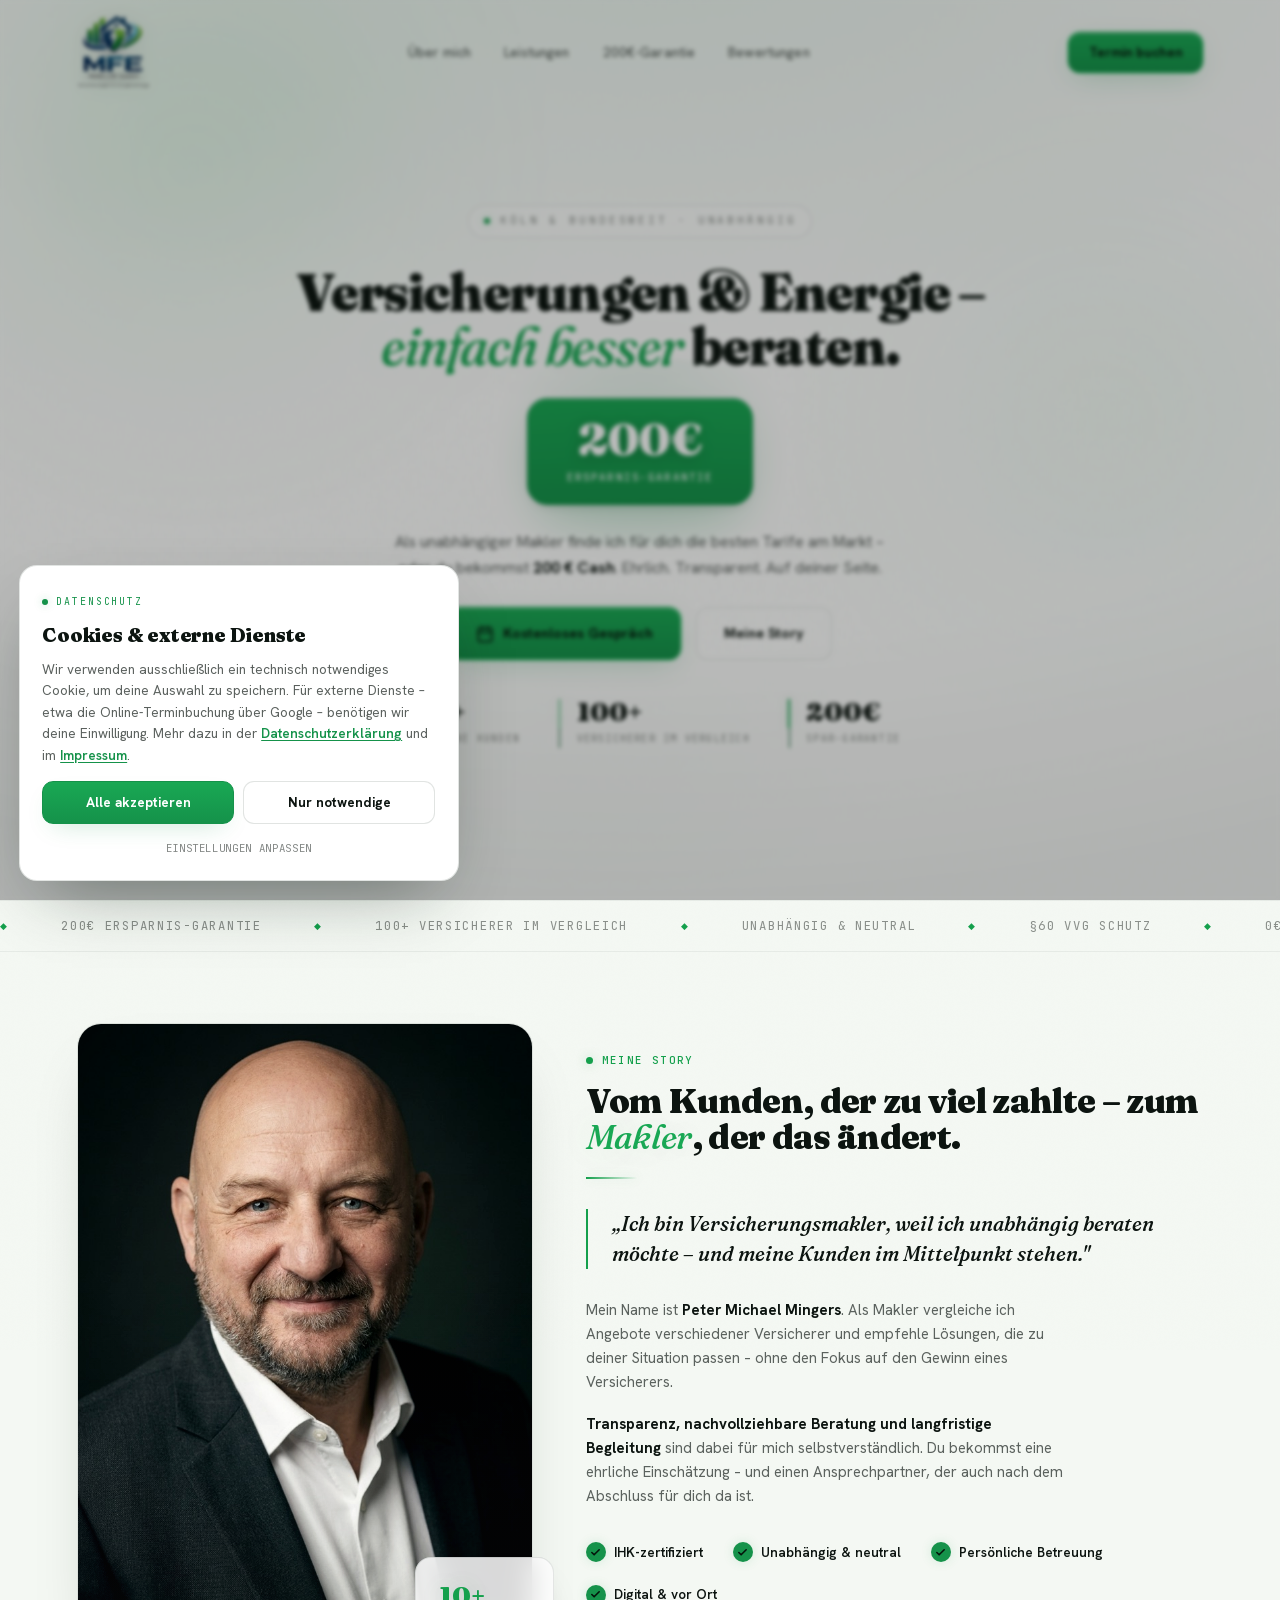
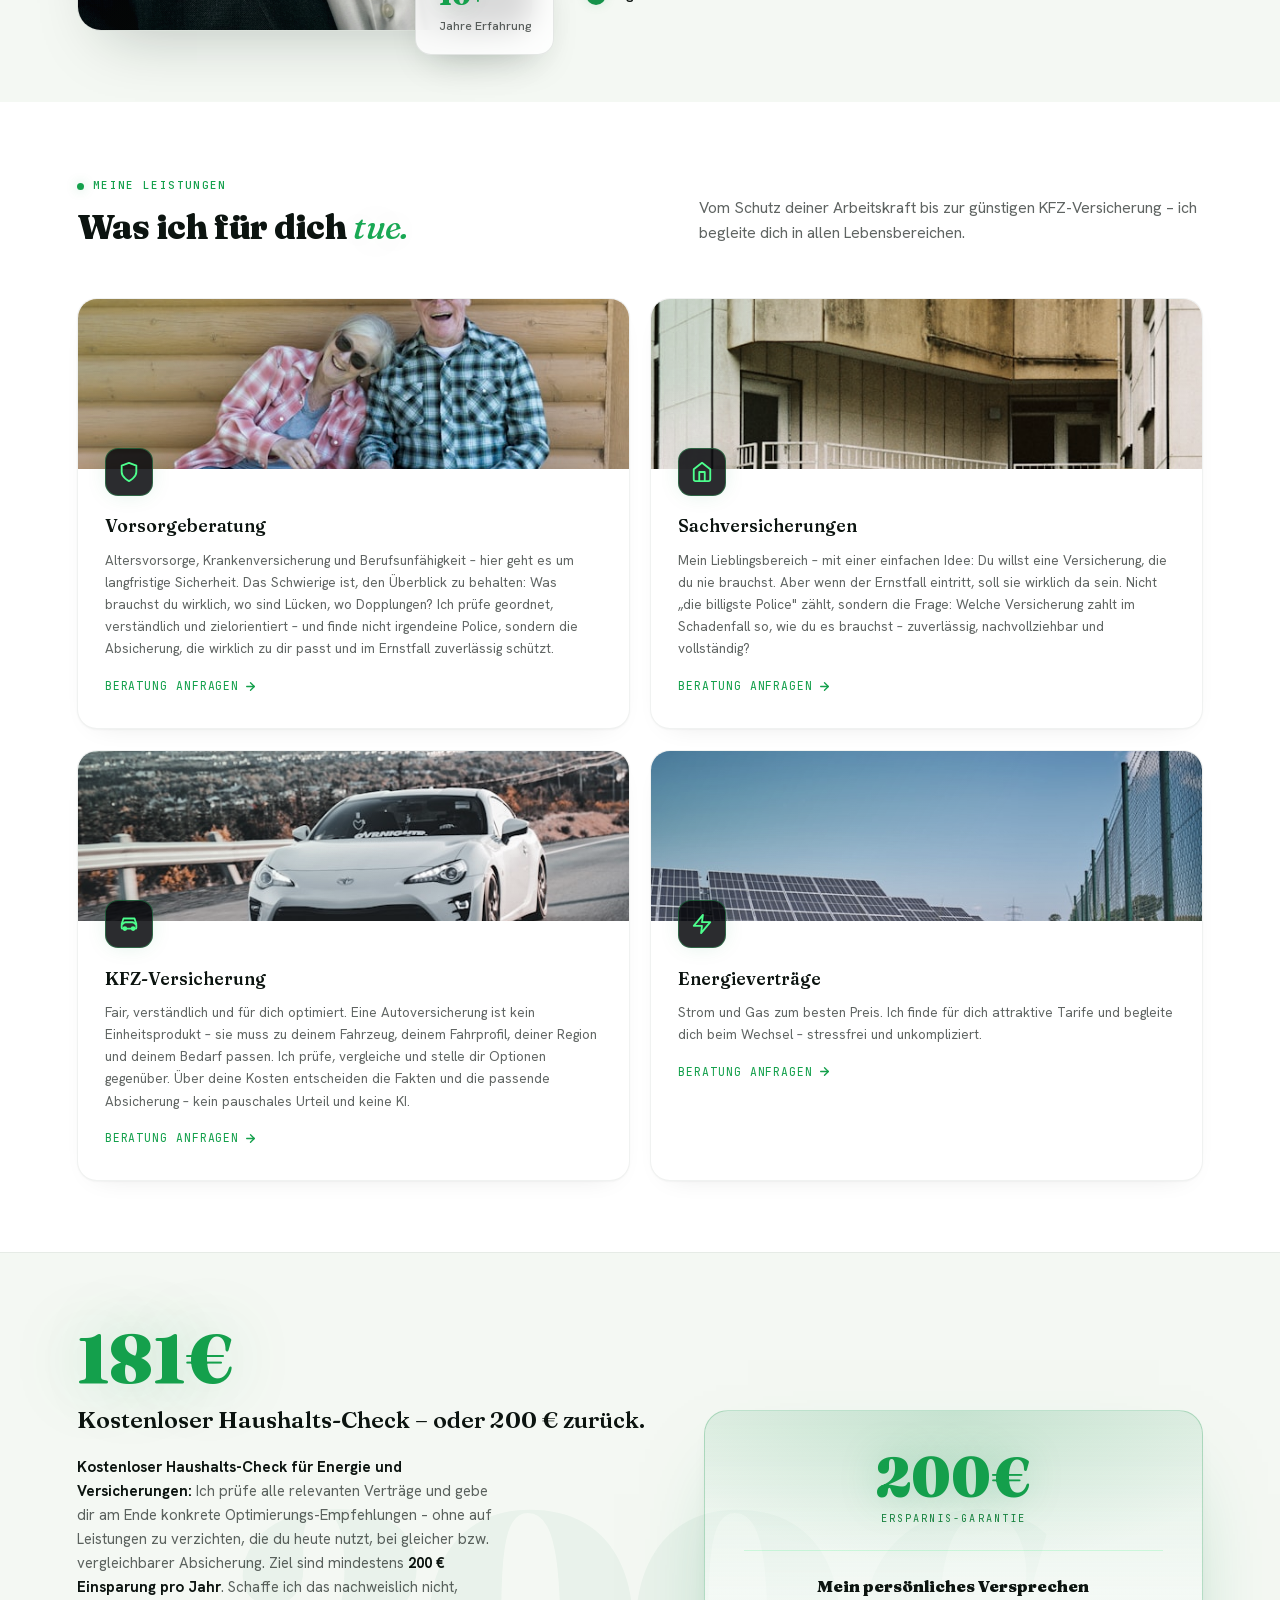
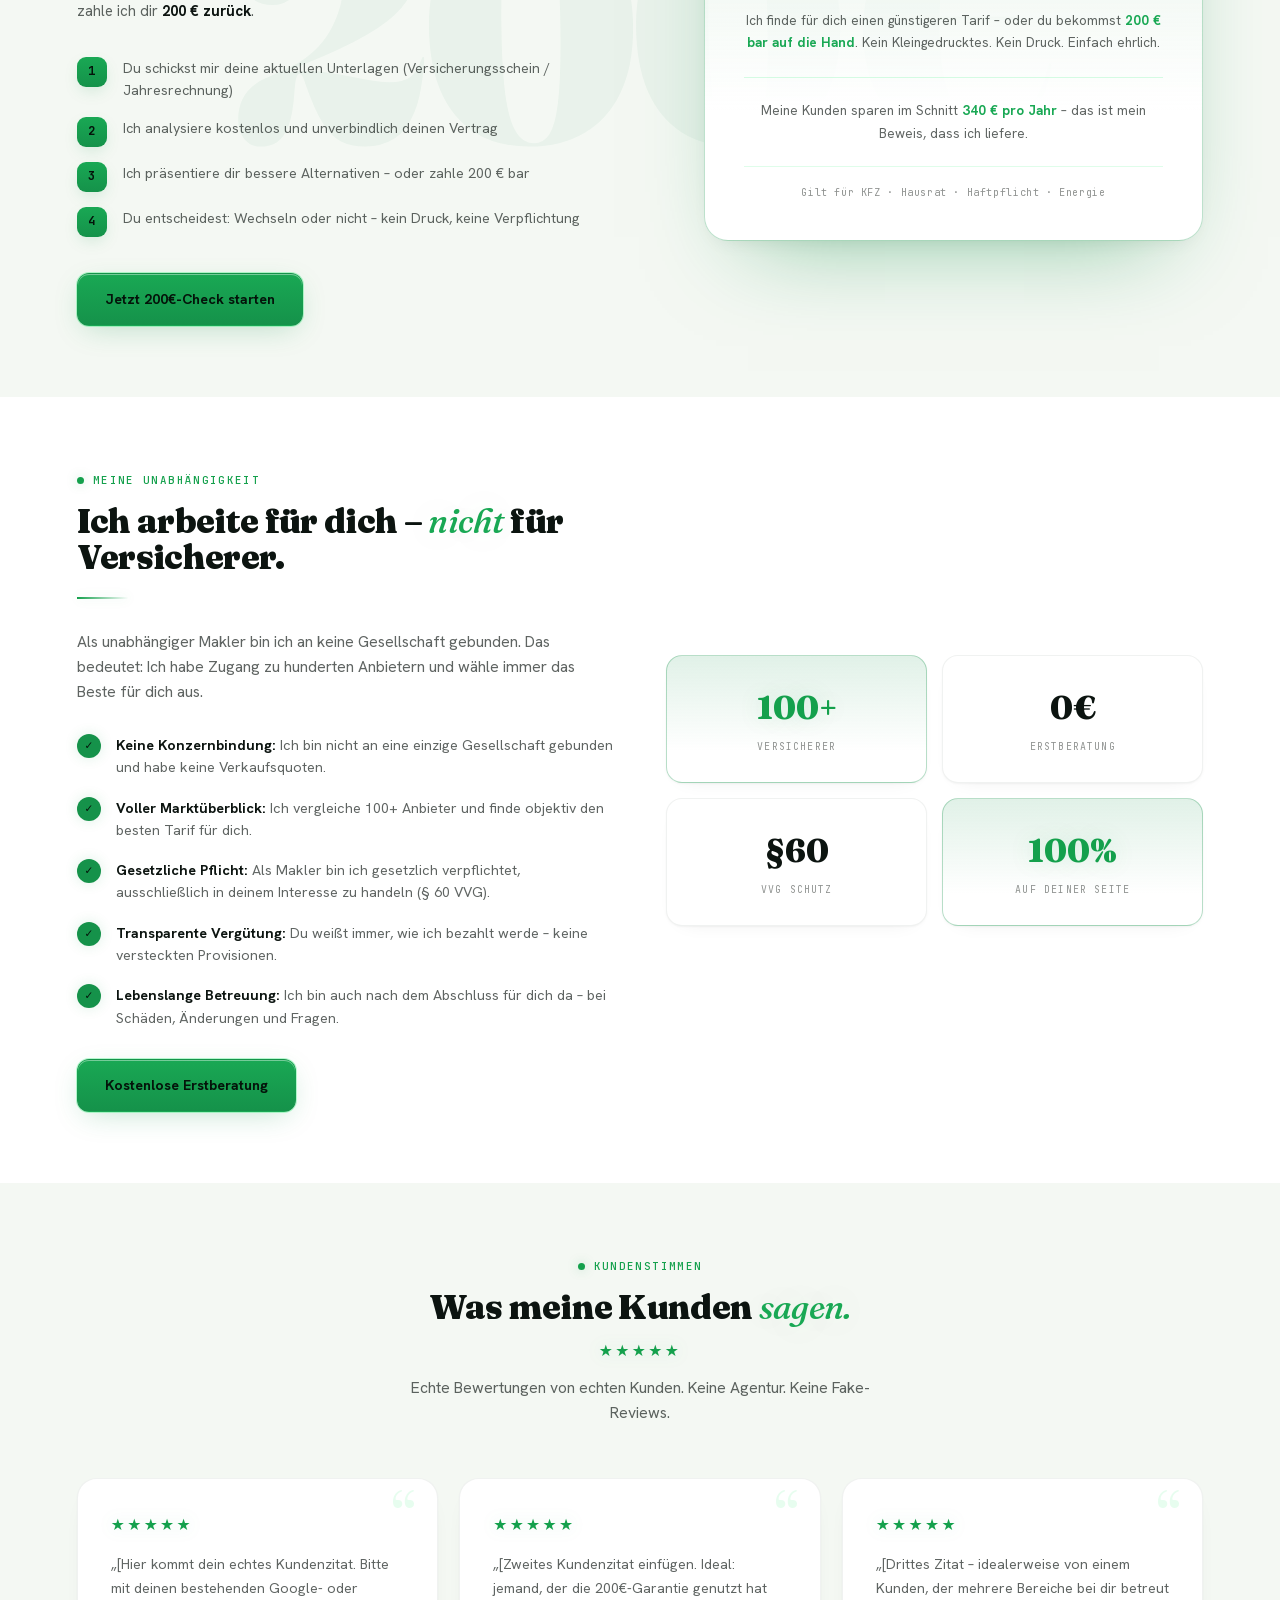
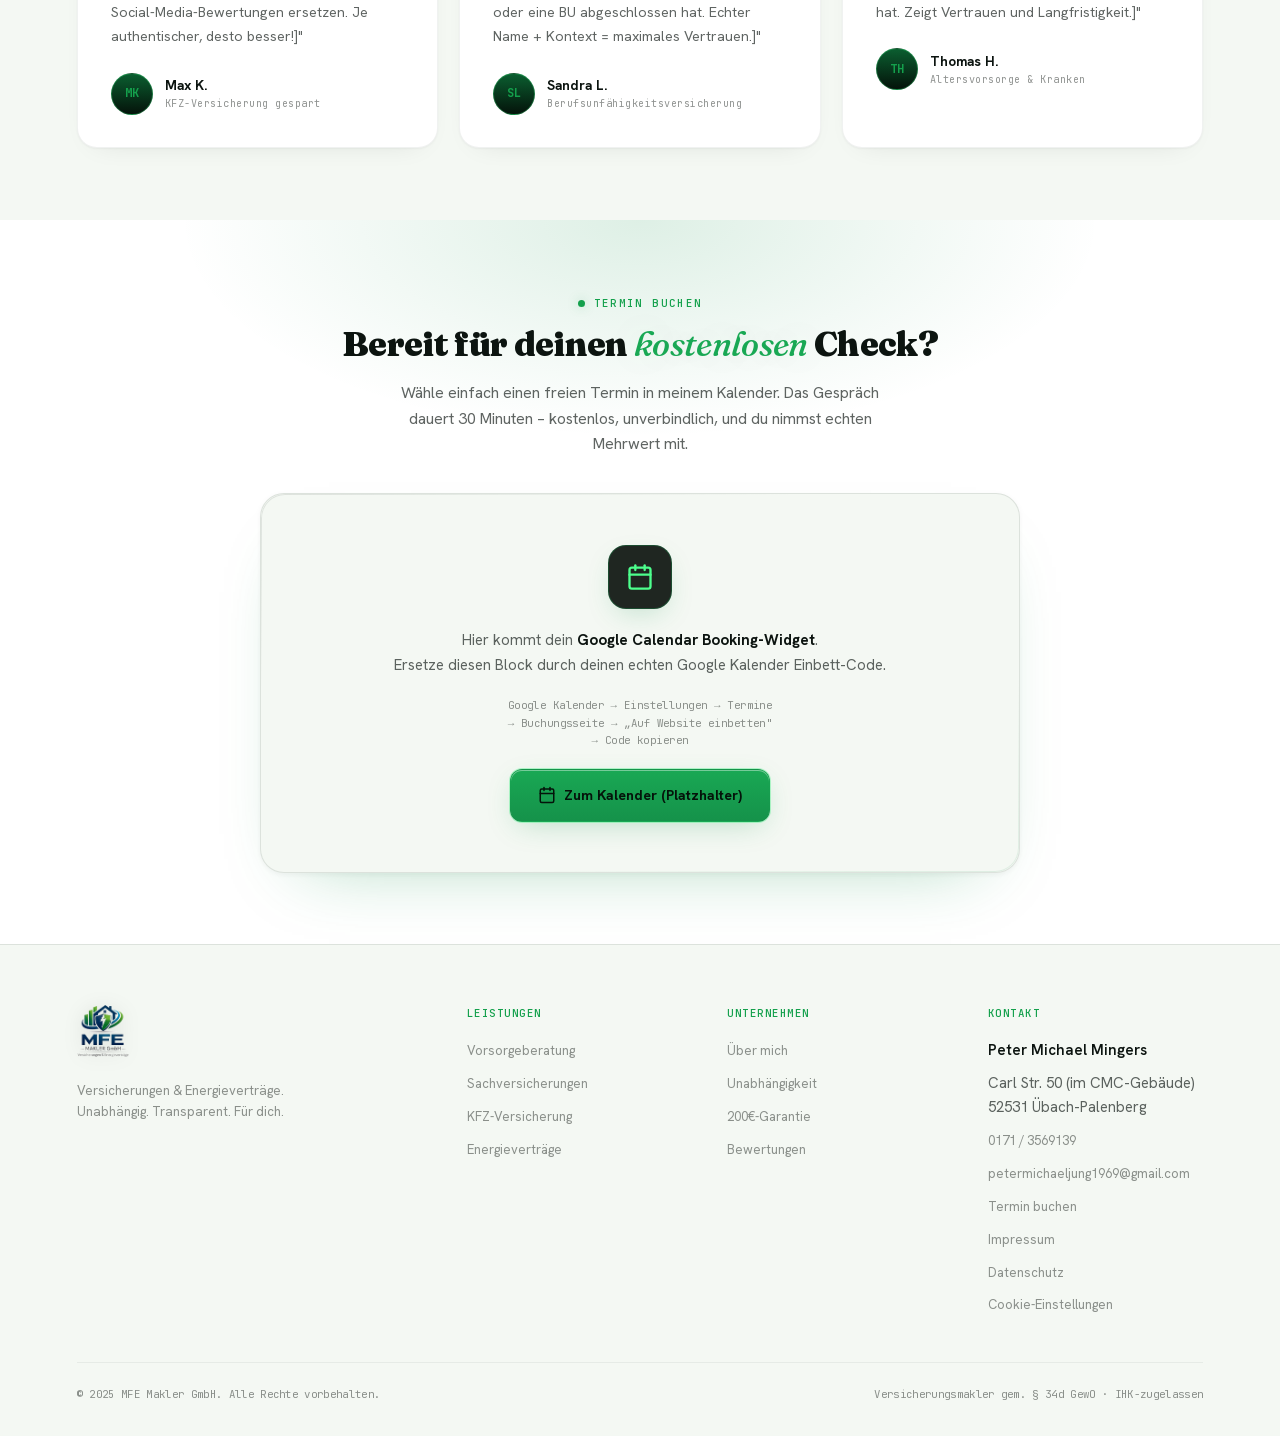
==== commit 294d9eef: "Relaunch MFE Makler Website: helles Design, KI-Porträt, neues Logo + Favicon, Impressum + Datenschut" ====
--- a/mfe-makler-website.html
+++ b/mfe-makler-website.html
@@ -3,383 +3,601 @@
 <head>
 <meta charset="UTF-8">
 <meta name="viewport" content="width=device-width, initial-scale=1.0">
-<title>MFE Makler GmbH – Versicherungen & Energieverträge</title>
-<link rel="preconnect" href="https://fonts.googleapis.com">
-<link href="https://fonts.googleapis.com/css2?family=Playfair+Display:wght@400;700;900&family=DM+Sans:wght@300;400;500;600&display=swap" rel="stylesheet">
+<title>MFE Makler GmbH – Versicherungen &amp; Energieverträge</title>
+<meta name="description" content="Unabhängiger Versicherungsmakler in Köln. 200€ Ersparnis-Garantie auf KFZ, Hausrat, Haftpflicht & Energie – oder Geld zurück. Ehrlich, transparent, auf deiner Seite.">
+<meta name="theme-color" content="#ffffff">
+
+<!-- Favicons (MFE Emblem) -->
+<link rel="icon" href="favicon.ico" sizes="any">
+<link rel="icon" type="image/png" sizes="32x32" href="favicon-32.png">
+<link rel="icon" type="image/png" sizes="16x16" href="favicon-16.png">
+<link rel="apple-touch-icon" sizes="180x180" href="apple-touch-icon.png">
+
+<!-- Light-Luxe · Fraunces + Hanken Grotesk + JetBrains Mono · selbst gehostet (DSGVO-konform, keine Google-Übertragung) -->
+<link rel="stylesheet" href="fonts.css">
+
+<!-- Cookie-Consent -->
+<link rel="stylesheet" href="cookie-consent.css">
+
 <style>
   :root {
-    --black:       #0a0a0a;
-    --black-soft:  #111111;
-    --black-mid:   #1c1c1c;
-    --charcoal:    #2a2a2a;
-    --green:       #1a7a30;
-    --green-mid:   #22a040;
-    --green-light: #2ec44e;
-    --green-pale:  #e8f7ec;
-    --white:       #ffffff;
-    --off-white:   #f7f7f5;
-    --gray-light:  #eeeeec;
-    --gray:        #d4d4d0;
-    --text:        #0a0a0a;
-    --text-muted:  #666660;
+    /* ── Surfaces (bright / light luxe with a soft green undertone) ── */
+    --bg:        #ffffff;
+    --bg-1:      #f4f8f3;
+    --bg-2:      #ffffff;
+    --bg-3:      #eef3ea;
+    --glass:     rgba(255,255,255,0.55);
+    --glass-2:   rgba(255,255,255,0.8);
+    --line:      rgba(13,32,20,0.10);
+    --line-soft: rgba(13,32,20,0.06);
+
+    /* ── Ink ── */
+    --ink:       #0c1410;
+    --ink-soft:  rgba(12,20,16,0.66);
+    --ink-faint: rgba(12,20,16,0.46);
+    --ink-ghost: rgba(12,20,16,0.12);
+
+    /* ── Money green (tuned for contrast on white) ── */
+    --green:        #15924a;
+    --green-bright: #19a854;
+    --green-neon:   #14a04c;
+    --green-deep:   #0b5e30;
+    --green-ink:    #15803d;
+    --glow:         rgba(21,146,74,0.28);
+    --glow-soft:    rgba(21,146,74,0.14);
+
+    --maxw: 1180px;
+    --ease: cubic-bezier(0.22, 1, 0.36, 1);
   }
 
   *, *::before, *::after { box-sizing: border-box; margin: 0; padding: 0; }
-  html { scroll-behavior: smooth; }
+
+  /* ── Fluid root: whole page scales as ONE unit across phone → laptop → big monitor.
+        Everything below is in rem/em, so it rides this single scaling curve.
+        Pinned to 14px on small screens, grows gently to 18px on large displays. ── */
+  html {
+    font-size: clamp(14px, 0.42vw + 9.6px, 18px);
+    scroll-behavior: smooth; -webkit-text-size-adjust: 100%;
+  }
+  ::selection { background: var(--green-bright); color: #04130a; }
+
   body {
-    font-family: 'DM Sans', sans-serif;
-    color: var(--text);
-    background: var(--white);
+    font-family: 'Hanken Grotesk', system-ui, sans-serif;
+    color: var(--ink);
+    background: var(--bg);
     overflow-x: hidden;
-  }
-
-  /* ─── NAV ─── */
+    line-height: 1.6;
+    -webkit-font-smoothing: antialiased;
+    text-rendering: optimizeLegibility;
+  }
+
+  /* ── Global grain + vignette overlays ── */
+  .grain {
+    position: fixed; inset: -50%; z-index: 9000; pointer-events: none;
+    background-image: url("data:image/svg+xml,%3Csvg xmlns='http://www.w3.org/2000/svg' width='160' height='160'%3E%3Cfilter id='n'%3E%3CfeTurbulence type='fractalNoise' baseFrequency='0.85' numOctaves='2' stitchTiles='stitch'/%3E%3C/filter%3E%3Crect width='100%25' height='100%25' filter='url(%23n)' opacity='0.5'/%3E%3C/svg%3E");
+    opacity: 0.022; mix-blend-mode: multiply;
+  }
+  .vignette {
+    position: fixed; inset: 0; z-index: 8999; pointer-events: none;
+    background: radial-gradient(125% 100% at 50% 0%, transparent 72%, rgba(13,32,20,0.05) 100%);
+  }
+
+  ::-webkit-scrollbar { width: 11px; }
+  ::-webkit-scrollbar-track { background: var(--bg); }
+  ::-webkit-scrollbar-thumb { background: #c9d4c8; border-radius: 10px; border: 3px solid var(--bg); }
+  ::-webkit-scrollbar-thumb:hover { background: var(--green-deep); }
+
+  /* ── Accessibility ── */
+  .skip-link {
+    position: absolute; top: -120%; left: 1rem;
+    background: var(--green-bright); color: #04130a;
+    padding: .6rem 1.1rem; border-radius: 8px;
+    font-size: .85rem; font-weight: 700; text-decoration: none;
+    z-index: 9999; transition: top .2s;
+  }
+  .skip-link:focus { top: 1rem; }
+  :focus-visible { outline: 2px solid var(--green-neon); outline-offset: 3px; border-radius: 4px; }
+
+  /* ── Shared atoms ── */
+  .container { max-width: var(--maxw); margin: 0 auto; }
+  section { padding: 4.75rem 6%; position: relative; }
+
+  .eyebrow {
+    font-family: 'JetBrains Mono', monospace;
+    font-size: .72rem; font-weight: 500;
+    letter-spacing: .22em; text-transform: uppercase;
+    color: var(--green-neon); margin-bottom: 1rem;
+    display: inline-flex; align-items: center; gap: .6rem;
+  }
+  .eyebrow::before {
+    content: ''; width: 7px; height: 7px; border-radius: 50%;
+    background: var(--green-neon); box-shadow: 0 0 12px var(--glow);
+    animation: pulseDot 2.4s var(--ease) infinite;
+  }
+  @keyframes pulseDot { 0%,100%{ box-shadow: 0 0 10px var(--glow); opacity:1 } 50%{ box-shadow: 0 0 22px var(--glow); opacity:.7 } }
+
+  .h-display {
+    font-family: 'Fraunces', Georgia, serif;
+    font-weight: 900; line-height: 1.06; letter-spacing: -0.02em;
+    font-size: 2.25rem; color: var(--ink);
+  }
+  .h-display .accent {
+    font-style: italic; font-weight: 500;
+    color: var(--green-bright);
+    text-shadow: 0 0 40px var(--glow-soft);
+  }
+  .lead { font-size: 1.05rem; color: var(--ink-soft); max-width: 56ch; }
+  .hair { height: 1px; background: var(--line); border: 0; }
+  .num { font-family: 'JetBrains Mono', monospace; font-variant-numeric: tabular-nums; }
+
+  /* glassy card base */
+  .glass {
+    background: var(--glass);
+    backdrop-filter: blur(16px) saturate(1.2);
+    -webkit-backdrop-filter: blur(16px) saturate(1.2);
+    border: 1px solid var(--line);
+    border-radius: 22px;
+    position: relative;
+  }
+  .glass::before {
+    content: ''; position: absolute; inset: 0; border-radius: inherit; padding: 1px;
+    background: linear-gradient(160deg, rgba(13,32,20,0.10), transparent 30%, transparent 70%, rgba(21,146,74,0.10));
+    -webkit-mask: linear-gradient(#000 0 0) content-box, linear-gradient(#000 0 0);
+    -webkit-mask-composite: xor; mask-composite: exclude;
+    pointer-events: none;
+  }
+
+  /* ── Buttons ── */
+  .btn {
+    display: inline-flex; align-items: center; gap: .6rem;
+    font-weight: 700; font-size: .95rem; text-decoration: none;
+    padding: .95rem 1.8rem; border-radius: 12px; border: 1.5px solid transparent;
+    cursor: pointer; transition: transform .25s var(--ease), box-shadow .3s var(--ease), background .25s, border-color .25s;
+    white-space: nowrap;
+  }
+  .btn-primary {
+    background: linear-gradient(180deg, var(--green-bright), var(--green));
+    color: #04130a;
+    box-shadow: 0 0 0 1px rgba(56,239,125,.35), 0 8px 30px -8px var(--glow), inset 0 1px 0 rgba(255,255,255,.4);
+  }
+  .btn-primary:hover { transform: translateY(-3px); box-shadow: 0 0 0 1px rgba(56,239,125,.6), 0 16px 44px -10px var(--glow); }
+  .btn-ghost {
+    background: var(--glass); color: var(--ink);
+    border-color: var(--line); backdrop-filter: blur(10px);
+  }
+  .btn-ghost:hover { border-color: var(--green); color: var(--green); transform: translateY(-3px); box-shadow: 0 10px 26px -10px var(--glow); }
+  .btn svg { transition: transform .25s var(--ease); }
+  .btn:hover svg { transform: translateX(3px); }
+
+  /* ════════════════ NAV ════════════════ */
   nav {
     position: fixed; top: 0; left: 0; right: 0; z-index: 100;
     display: flex; align-items: center; justify-content: space-between;
-    padding: 1rem 5%;
-    background: rgba(10,10,10,0.97);
-    backdrop-filter: blur(12px);
-    border-bottom: 1px solid rgba(255,255,255,0.07);
-  }
-  .nav-logo { display: flex; align-items: center; gap: .7rem; text-decoration: none; }
-  .nav-logo-icon {
-    width: 42px; height: 42px;
-    background: var(--green); border-radius: 9px;
-    display: flex; align-items: center; justify-content: center;
-    font-family: 'Playfair Display', serif; font-weight: 900; font-size: 1rem; color: #fff;
-  }
-  .nav-logo-text strong { font-size: .95rem; color: #fff; font-weight: 700; display: block; }
-  .nav-logo-text span { font-size: .62rem; color: rgba(255,255,255,0.45); letter-spacing: .09em; text-transform: uppercase; }
-  .nav-links { display: flex; gap: 2rem; list-style: none; }
-  .nav-links a { color: rgba(255,255,255,0.65); text-decoration: none; font-size: .88rem; font-weight: 500; transition: color .2s; }
-  .nav-links a:hover { color: var(--green-light); }
-  .nav-cta {
-    background: var(--green); color: #fff; border: none;
-    padding: .6rem 1.4rem; border-radius: 6px; font-size: .88rem; font-weight: 700;
-    cursor: pointer; text-decoration: none; transition: background .2s;
-  }
-  .nav-cta:hover { background: var(--green-mid); }
-
-  /* ─── HERO ─── */
+    padding: 1.1rem 6%;
+    transition: padding .35s var(--ease), background .35s, border-color .35s, backdrop-filter .35s;
+    border-bottom: 1px solid transparent;
+  }
+  nav.scrolled {
+    padding: .55rem 6%;
+    background: rgba(255,255,255,0.82);
+    backdrop-filter: blur(18px) saturate(1.3);
+    -webkit-backdrop-filter: blur(18px) saturate(1.3);
+    border-bottom-color: var(--line-soft);
+  }
+  .nav-logo { display: flex; align-items: center; text-decoration: none; }
+  .nav-logo img { height: 72px; width: auto; transition: height .35s var(--ease); filter: drop-shadow(0 2px 10px rgba(0,0,0,.12)); }
+  nav.scrolled .nav-logo img { height: 52px; }
+  .nav-links { display: flex; gap: 2.2rem; list-style: none; }
+  .nav-links a {
+    color: var(--ink-soft); text-decoration: none;
+    font-size: .9rem; font-weight: 500; letter-spacing: .01em;
+    position: relative; transition: color .2s;
+  }
+  .nav-links a::after {
+    content: ''; position: absolute; left: 0; bottom: -6px; height: 1.5px; width: 0;
+    background: var(--green-neon); box-shadow: 0 0 8px var(--glow); transition: width .25s var(--ease);
+  }
+  .nav-links a:hover { color: var(--green); }
+  .nav-links a:hover::after { width: 100%; }
+  .nav-cta { padding: .6rem 1.3rem; font-size: .88rem; }
+
+  .nav-toggle { display: none; background: none; border: 0; cursor: pointer; padding: .4rem; color: var(--ink); line-height: 0; }
+  .nav-overlay {
+    display: none; position: fixed; inset: 0; z-index: 200;
+    background: rgba(255,255,255,0.97); backdrop-filter: blur(20px);
+    flex-direction: column; justify-content: center; align-items: center; gap: 2rem;
+  }
+  .nav-overlay.open { display: flex; }
+  .nav-overlay a { color: var(--ink-soft); text-decoration: none; font-size: 1.5rem; font-weight: 500; font-family: 'Fraunces', serif; }
+  .nav-overlay a:hover { color: var(--green-neon); }
+  .nav-close { position: absolute; top: 1.5rem; right: 6%; background: none; border: 0; cursor: pointer; color: var(--ink-faint); line-height: 0; }
+  .nav-close:hover { color: var(--green); }
+
+  /* ════════════════ HERO ════════════════ */
   #hero {
-    min-height: 100vh;
-    background: var(--black);
-    display: flex; align-items: center;
-    padding: 7rem 5% 4rem;
-    position: relative; overflow: hidden;
-  }
-  #hero::before {
-    content: '';
-    position: absolute; inset: 0;
-    background: radial-gradient(ellipse 55% 60% at 75% 45%, rgba(26,122,48,0.12) 0%, transparent 70%);
-  }
-  .hero-grid { display: grid; grid-template-columns: 1fr 1fr; gap: 4rem; align-items: center; max-width: 1200px; margin: 0 auto; position: relative; z-index: 2; width: 100%; }
-
+    min-height: 100vh; display: flex; align-items: center;
+    padding: 6.5rem 6% 3rem; position: relative; overflow: hidden;
+    background: var(--bg);
+  }
+  .hero-video {
+    position: absolute; inset: 0; width: 100%; height: 100%;
+    object-fit: cover; z-index: 0; opacity: .6;
+    filter: grayscale(.18) contrast(1.12) brightness(.58) saturate(1.05);
+  }
+  .hero-scrim {
+    position: absolute; inset: 0; z-index: 1;
+    background:
+      radial-gradient(120% 80% at 50% -8%, rgba(21,146,74,0.08), transparent 58%),
+      radial-gradient(66% 54% at 50% 50%, rgba(255,255,255,0.55), rgba(255,255,255,0.14) 70%, transparent 86%),
+      linear-gradient(180deg, rgba(255,255,255,0.22) 0%, rgba(255,255,255,0.42) 58%, var(--bg) 100%);
+  }
+  /* drifting aurora blobs */
+  .aurora { position: absolute; inset: 0; z-index: 0; pointer-events: none; filter: blur(80px); opacity: .4; }
+  .aurora span { position: absolute; border-radius: 50%; mix-blend-mode: multiply; }
+  .aurora .b1 { width: 46vw; height: 46vw; left: -8vw; top: -10vw; background: radial-gradient(circle, rgba(31,191,75,.45), transparent 70%); animation: drift1 22s ease-in-out infinite; }
+  .aurora .b2 { width: 40vw; height: 40vw; right: -6vw; top: 18vh; background: radial-gradient(circle, rgba(56,239,125,.30), transparent 70%); animation: drift2 28s ease-in-out infinite; }
+  .aurora .b3 { width: 34vw; height: 34vw; left: 30vw; bottom: -16vw; background: radial-gradient(circle, rgba(12,110,46,.5), transparent 70%); animation: drift1 26s ease-in-out infinite reverse; }
+  @keyframes drift1 { 0%,100%{ transform: translate(0,0) scale(1) } 50%{ transform: translate(6vw,4vh) scale(1.12) } }
+  @keyframes drift2 { 0%,100%{ transform: translate(0,0) scale(1) } 50%{ transform: translate(-5vw,5vh) scale(1.08) } }
+
+  /* cursor spotlight (hero only) */
+  .spotlight {
+    position: absolute; width: 480px; height: 480px; border-radius: 50%; z-index: 2;
+    background: radial-gradient(circle, rgba(21,146,74,0.09), transparent 65%);
+    pointer-events: none; transform: translate(-50%, -50%); opacity: 0; transition: opacity .4s;
+    mix-blend-mode: multiply;
+  }
+
+  .hero-inner {
+    position: relative; z-index: 5; width: 100%;
+    display: flex; flex-direction: column; align-items: center; text-align: center;
+    max-width: 50rem; margin: 0 auto;
+  }
   .hero-tag {
-    display: inline-flex; align-items: center; gap: .5rem;
-    background: rgba(46,196,78,0.1); border: 1px solid rgba(46,196,78,0.25);
-    color: var(--green-light); font-size: .75rem; font-weight: 700; letter-spacing: .1em; text-transform: uppercase;
-    padding: .38rem .9rem; border-radius: 100px; margin-bottom: 1.5rem;
-  }
-  .hero-tag::before { content: '●'; font-size: .45rem; }
-
+    font-family: 'JetBrains Mono', monospace; font-size: .74rem; letter-spacing: .26em;
+    text-transform: uppercase; color: var(--ink-faint); margin-bottom: 1.8rem;
+    display: inline-flex; align-items: center; gap: .7rem;
+    padding: .45rem 1rem; border: 1px solid var(--line); border-radius: 100px;
+    background: var(--glass); backdrop-filter: blur(8px);
+  }
+  .hero-tag .dot { width: 6px; height: 6px; border-radius: 50%; background: var(--green-neon); box-shadow: 0 0 10px var(--glow); }
   .hero-headline {
-    font-family: 'Playfair Display', serif;
-    font-size: clamp(2.4rem, 4.5vw, 3.8rem);
-    font-weight: 900; line-height: 1.1; color: var(--white); margin-bottom: 1.4rem;
-  }
-  .hero-headline em { font-style: normal; color: var(--green-light); }
-
-  .hero-sub { font-size: 1.05rem; line-height: 1.7; color: rgba(255,255,255,0.6); max-width: 480px; margin-bottom: 2.2rem; }
-
-  .hero-btns { display: flex; gap: 1rem; flex-wrap: wrap; }
-  .btn-primary {
-    background: var(--green); color: #fff;
-    padding: .85rem 2rem; border-radius: 8px;
-    font-size: .95rem; font-weight: 700; text-decoration: none;
-    border: 2px solid var(--green);
-    transition: background .2s, transform .2s;
-    display: inline-flex; align-items: center; gap: .5rem;
-  }
-  .btn-primary:hover { background: var(--green-mid); border-color: var(--green-mid); transform: translateY(-2px); }
-
-  .btn-secondary {
-    background: transparent; border: 2px solid rgba(255,255,255,0.2);
-    color: #fff; padding: .85rem 2rem; border-radius: 8px;
-    font-size: .95rem; font-weight: 600; text-decoration: none;
-    transition: border-color .2s;
-  }
-  .btn-secondary:hover { border-color: rgba(255,255,255,0.5); }
-
-  .hero-stats { display: flex; gap: 2rem; margin-top: 3rem; }
-  .stat { border-left: 2px solid var(--green); padding-left: 1rem; }
-  .stat-num { font-family: 'Playfair Display', serif; font-size: 1.8rem; font-weight: 900; color: #fff; }
-  .stat-label { font-size: .75rem; color: rgba(255,255,255,0.4); text-transform: uppercase; letter-spacing: .08em; }
-
-  .hero-card {
-    background: var(--black-mid);
-    border: 1px solid rgba(255,255,255,0.1);
-    border-radius: 20px; padding: 2.5rem;
-  }
-  .guarantee-badge {
-    background: var(--green); color: #fff;
-    border-radius: 14px; padding: 1.5rem; margin-bottom: 1.5rem; text-align: center;
-  }
-  .guarantee-badge .big { font-family: 'Playfair Display', serif; font-size: 2.8rem; font-weight: 900; display: block; line-height: 1; }
-  .guarantee-badge .label { font-size: .82rem; font-weight: 700; margin-top: .3rem; opacity: .85; letter-spacing: .06em; text-transform: uppercase; }
-  .guarantee-text { color: rgba(255,255,255,0.7); font-size: .9rem; line-height: 1.65; text-align: center; }
-  .guarantee-text strong { color: #fff; }
-
-  /* ─── SECTIONS ─── */
-  section { padding: 6rem 5%; }
-  .container { max-width: 1200px; margin: 0 auto; }
-  .section-label { text-transform: uppercase; letter-spacing: .12em; font-size: .74rem; font-weight: 700; color: var(--green); margin-bottom: .8rem; }
-  .section-title { font-family: 'Playfair Display', serif; font-size: clamp(1.8rem, 3vw, 2.8rem); font-weight: 900; line-height: 1.2; color: var(--black); margin-bottom: 1.2rem; }
-  .section-sub { font-size: 1.05rem; color: var(--text-muted); max-width: 600px; line-height: 1.7; }
-  .green-divider { height: 3px; background: var(--green); width: 48px; margin: 1rem 0 1.8rem; }
-
-  /* ─── STORY ─── */
-  #story { background: var(--off-white); }
-  .story-grid { display: grid; grid-template-columns: 1fr 1.4fr; gap: 5rem; align-items: center; }
+    font-family: 'Fraunces', Georgia, serif;
+    font-size: 3.5rem; font-weight: 900;
+    line-height: 1.04; letter-spacing: -0.03em; margin-bottom: 1.6rem;
+  }
+  .hero-headline em { font-style: italic; font-weight: 500; color: var(--green-bright); text-shadow: 0 0 60px var(--glow-soft); }
+
+  /* 200€ glass medallion */
+  .badge200 {
+    position: relative; display: inline-flex; flex-direction: column; align-items: center;
+    padding: 1.2rem 2.6rem; margin-bottom: 1.6rem; border-radius: 20px;
+    background: linear-gradient(180deg, var(--green-bright), var(--green));
+    border: 1px solid var(--green);
+    box-shadow: 0 20px 46px -18px var(--glow), 0 4px 14px -6px rgba(13,32,20,.25), inset 0 1px 0 rgba(255,255,255,.3);
+  }
+  .badge200::after {
+    content: ''; position: absolute; inset: -40%; border-radius: 50%; z-index: -1;
+    background: radial-gradient(circle, var(--glow-soft), transparent 65%);
+    animation: pulseGlow 3.5s var(--ease) infinite;
+  }
+  @keyframes pulseGlow { 0%,100%{ opacity:.5; transform: scale(.92) } 50%{ opacity:.9; transform: scale(1.05) } }
+  .badge200 .big {
+    font-family: 'Fraunces', serif; font-weight: 900;
+    line-height: 1; color: #ffffff; font-size: 3rem;
+    text-shadow: 0 2px 14px rgba(13,32,20,.25);
+  }
+  .badge200 .label {
+    font-family: 'JetBrains Mono', monospace; font-size: .72rem; font-weight: 500;
+    letter-spacing: .2em; text-transform: uppercase; color: rgba(255,255,255,.88); margin-top: .5rem;
+  }
+
+  .hero-sub { font-size: 1.06rem; color: var(--ink-soft); max-width: 58ch; margin-bottom: 1.8rem; }
+  .hero-sub strong { color: var(--ink); }
+  .hero-btns { display: flex; gap: 1rem; flex-wrap: wrap; justify-content: center; margin-bottom: 2.6rem; }
+
+  .hero-stats { display: flex; gap: 2.6rem; justify-content: center; flex-wrap: wrap; }
+  .stat { text-align: left; padding-left: 1.1rem; border-left: 1.5px solid var(--green-deep); position: relative; }
+  .stat::before { content:''; position:absolute; left:-1.5px; top:0; width:1.5px; height:60%; background: var(--green-neon); box-shadow: 0 0 8px var(--glow); }
+  .stat-num { font-family: 'Fraunces', serif; font-weight: 900; font-size: 1.7rem; color: var(--ink); line-height: 1; }
+  .stat-label { font-family: 'JetBrains Mono', monospace; font-size: .68rem; letter-spacing: .12em; text-transform: uppercase; color: var(--ink-faint); margin-top: .45rem; }
+
+  /* ── Ticker / marquee ── */
+  .ticker { position: relative; z-index: 5; border-top: 1px solid var(--line-soft); border-bottom: 1px solid var(--line-soft); background: var(--bg-1); overflow: hidden; }
+  .ticker-track { display: flex; gap: 3.5rem; white-space: nowrap; width: max-content; padding: 1rem 0; animation: marquee 38s linear infinite; }
+  .ticker-track span { font-family: 'JetBrains Mono', monospace; font-size: .82rem; letter-spacing: .14em; text-transform: uppercase; color: var(--ink-faint); display: inline-flex; align-items: center; gap: 3.5rem; }
+  .ticker-track span::before { content: '◆'; color: var(--green-neon); font-size: .6rem; }
+  @keyframes marquee { from { transform: translateX(0) } to { transform: translateX(-50%) } }
+
+  /* ════════════════ STORY ════════════════ */
+  #story { background: var(--bg-1); }
+  .story-grid { display: grid; grid-template-columns: .85fr 1.15fr; gap: 3.5rem; align-items: center; }
   .story-photo-wrap { position: relative; }
   .story-photo {
-    width: 100%; aspect-ratio: 3/4; border-radius: 20px; overflow: hidden;
-    background: var(--charcoal);
-    display: flex; align-items: center; justify-content: center;
-    border: 1px solid var(--gray);
-  }
-  .story-photo-placeholder { color: rgba(255,255,255,0.2); font-size: 4.5rem; text-align: center; }
-  .story-photo-placeholder span { display: block; font-size: .9rem; margin-top: .5rem; letter-spacing: .05em; color: rgba(255,255,255,0.3); }
+    width: 100%; aspect-ratio: 3/4; border-radius: 24px; overflow: hidden;
+    border: 1px solid var(--line); position: relative;
+    box-shadow: 0 30px 60px -28px rgba(13,32,20,.25);
+  }
+  .story-photo img { width: 100%; height: 100%; object-fit: cover; filter: grayscale(.12) contrast(1.04); transition: filter .6s var(--ease), transform .6s var(--ease); }
+  .story-photo::after { content:''; position:absolute; inset:0; background: linear-gradient(180deg, transparent 40%, rgba(7,8,11,.5)), radial-gradient(120% 60% at 50% 120%, var(--glow-soft), transparent 60%); mix-blend-mode: screen; }
+  .story-photo-wrap:hover .story-photo img { filter: grayscale(0) contrast(1.05); transform: scale(1.04); }
   .story-badge {
-    position: absolute; bottom: -1.5rem; right: -1.5rem;
-    background: var(--black); color: #fff;
-    border-radius: 14px; padding: 1.2rem 1.5rem;
-    font-size: .85rem; font-weight: 600;
-    border: 1px solid rgba(255,255,255,0.1);
-  }
-  .story-badge strong { font-size: 1.5rem; display: block; font-family: 'Playfair Display',serif; color: var(--green-light); }
+    position: absolute; bottom: -1.6rem; right: -1.4rem;
+    padding: 1.2rem 1.5rem; border-radius: 16px; z-index: 3;
+    background: rgba(255,255,255,.85); backdrop-filter: blur(14px);
+    border: 1px solid var(--line); box-shadow: 0 18px 38px -18px rgba(13,32,20,.28);
+    font-size: .82rem; color: var(--ink-soft); font-weight: 500;
+  }
+  .story-badge strong { display: block; font-family: 'Fraunces', serif; font-size: 1.7rem; color: var(--green-neon); text-shadow: 0 0 24px var(--glow-soft); }
+  .green-divider { height: 2px; width: 52px; background: linear-gradient(90deg, var(--green-neon), transparent); margin: 1.4rem 0 2rem; box-shadow: 0 0 12px var(--glow-soft); }
   .story-quote {
-    font-family: 'Playfair Display', serif; font-size: 1.25rem; font-style: italic; color: var(--black);
-    border-left: 3px solid var(--green); padding-left: 1.5rem; margin-bottom: 2rem; line-height: 1.5;
-  }
-  .story-text { font-size: 1rem; line-height: 1.8; color: var(--text-muted); margin-bottom: 1.2rem; }
-  .story-highlights { display: flex; gap: 1.5rem; margin-top: 2rem; flex-wrap: wrap; }
-  .story-highlight { display: flex; align-items: center; gap: .5rem; font-size: .88rem; font-weight: 600; color: var(--black); }
-  .story-highlight::before { content: '✓'; color: var(--green); font-weight: 900; }
-
-  /* ─── SERVICES ─── */
-  #services { background: var(--white); }
-  .services-intro { display: flex; justify-content: space-between; align-items: flex-end; margin-bottom: 3.5rem; flex-wrap: wrap; gap: 2rem; }
-  .services-grid { display: grid; grid-template-columns: repeat(3, 1fr); gap: 1.5rem; }
+    font-family: 'Fraunces', serif; font-style: italic; font-size: 1.35rem; line-height: 1.5;
+    color: var(--ink); border-left: 2px solid var(--green-neon); padding-left: 1.6rem; margin-bottom: 2rem;
+  }
+  .story-text { color: var(--ink-soft); margin-bottom: 1.2rem; max-width: 60ch; }
+  .story-text strong { color: var(--ink); }
+  .story-highlights { display: flex; gap: 1.4rem 2rem; margin-top: 2.2rem; flex-wrap: wrap; }
+  .story-highlight { display: flex; align-items: center; gap: .55rem; font-size: .9rem; font-weight: 600; color: var(--ink); }
+  .hl-check { width: 20px; height: 20px; border-radius: 50%; background: var(--green); display: inline-flex; align-items: center; justify-content: center; flex-shrink: 0; box-shadow: 0 0 12px var(--glow-soft); }
+
+  /* ════════════════ SERVICES ════════════════ */
+  #services { background: var(--bg); }
+  .services-head { display: flex; justify-content: space-between; align-items: flex-end; gap: 2rem; margin-bottom: 3.5rem; flex-wrap: wrap; }
+  .services-grid { display: grid; grid-template-columns: repeat(2, 1fr); gap: 1.4rem; }
   .service-card {
-    border: 1.5px solid var(--gray-light); border-radius: 18px; padding: 2rem;
-    transition: border-color .25s, transform .25s; background: var(--white);
-    position: relative; overflow: hidden;
-  }
-  .service-card::before {
-    content: ''; position: absolute; top: 0; left: 0; right: 0; height: 3px;
-    background: var(--green); transform: scaleX(0); transform-origin: left; transition: transform .3s;
-  }
+    padding: 0 0 2rem; border-radius: 20px; overflow: hidden;
+    background: var(--bg-2); border: 1px solid var(--line-soft);
+    box-shadow: 0 1px 2px rgba(13,32,20,.04), 0 10px 28px -20px rgba(13,32,20,.16);
+    transition: transform .35s var(--ease), border-color .35s, box-shadow .35s;
+    position: relative;
+  }
+  .service-card::before { content:''; position:absolute; top:0; left:0; right:0; height:2px; background: linear-gradient(90deg, var(--green-neon), transparent); transform: scaleX(0); transform-origin: left; transition: transform .4s var(--ease); z-index: 4; box-shadow: 0 0 12px var(--glow-soft); }
   .service-card:hover::before { transform: scaleX(1); }
-  .service-card:hover { border-color: var(--green); transform: translateY(-4px); }
-  .service-icon {
-    width: 50px; height: 50px; border-radius: 12px;
-    background: var(--black); display: flex; align-items: center; justify-content: center;
-    font-size: 1.4rem; margin-bottom: 1.2rem;
-  }
-  .service-title { font-size: 1.05rem; font-weight: 700; color: var(--black); margin-bottom: .6rem; }
-  .service-desc { font-size: .9rem; color: var(--text-muted); line-height: 1.65; }
-  .service-link { display: inline-flex; align-items: center; gap: .3rem; color: var(--green); font-size: .85rem; font-weight: 700; text-decoration: none; margin-top: 1rem; transition: gap .2s; }
-  .service-link:hover { gap: .6rem; }
-
-  /* ─── USP 200€ ─── */
-  #usp { background: var(--black); color: #fff; position: relative; overflow: hidden; }
+  .service-card:hover { transform: translateY(-6px); border-color: rgba(56,239,125,.35); box-shadow: 0 30px 60px -30px rgba(0,0,0,.9), 0 0 40px -20px var(--glow); }
+  .service-img { height: 170px; overflow: hidden; position: relative; }
+  .service-img img { width: 100%; height: 100%; object-fit: cover; filter: grayscale(.28) brightness(.98) contrast(1.02); transition: transform .5s var(--ease), filter .5s var(--ease); }
+  .service-img::after { content:''; position:absolute; inset:0; background: linear-gradient(180deg, transparent 45%, var(--bg-2)), linear-gradient(120deg, rgba(21,146,74,.16), transparent 60%); mix-blend-mode: multiply; }
+  .service-card:hover .service-img img { transform: scale(1.06); filter: grayscale(0) brightness(1.02) contrast(1.02); }
+  .service-body { padding: 0 1.8rem; margin-top: -1.4rem; position: relative; z-index: 3; }
+  .service-icon { width: 48px; height: 48px; border-radius: 13px; background: rgba(7,8,11,.85); border: 1px solid rgba(56,239,125,.3); display: flex; align-items: center; justify-content: center; margin-bottom: 1.1rem; box-shadow: 0 0 24px -8px var(--glow); }
+  .service-title { font-family: 'Fraunces', serif; font-weight: 600; font-size: 1.18rem; color: var(--ink); margin-bottom: .6rem; }
+  .service-desc { font-size: .9rem; color: var(--ink-soft); line-height: 1.65; }
+  .service-link { display: inline-flex; align-items: center; gap: .35rem; color: var(--green-neon); font-family: 'JetBrains Mono', monospace; font-size: .76rem; letter-spacing: .08em; text-transform: uppercase; text-decoration: none; margin-top: 1.1rem; transition: gap .2s; }
+  .service-link:hover { gap: .7rem; }
+
+  /* ════════════════ USP 200€ ════════════════ */
+  #usp { background: var(--bg-1); overflow: hidden; border-top: 1px solid var(--line-soft); }
   #usp::before {
-    content: ''; position: absolute; inset: 0;
-    background: radial-gradient(ellipse 50% 70% at 90% 50%, rgba(26,122,48,0.15) 0%, transparent 65%);
-  }
-  .usp-grid { display: grid; grid-template-columns: 1.2fr 1fr; gap: 5rem; align-items: center; position: relative; z-index: 1; }
-  .usp-big {
-    font-family: 'Playfair Display', serif; font-size: clamp(3rem, 6vw, 5.5rem);
-    font-weight: 900; line-height: 1; color: var(--green-light); margin-bottom: .5rem;
-  }
-  .usp-sub-title { font-size: 1.4rem; font-weight: 700; margin-bottom: 1.2rem; color: #fff; }
-  .usp-desc { font-size: 1rem; line-height: 1.7; color: rgba(255,255,255,0.6); margin-bottom: 2rem; }
-  .usp-card {
-    background: rgba(255,255,255,0.05); border: 1px solid rgba(255,255,255,0.1);
-    border-radius: 20px; padding: 2.5rem; text-align: center;
-  }
-  .usp-card-icon { font-size: 2.8rem; margin-bottom: 1rem; }
-  .usp-card-title { font-size: 1.1rem; font-weight: 700; margin-bottom: .8rem; }
-  .usp-card-text { font-size: .9rem; color: rgba(255,255,255,0.6); line-height: 1.6; }
-  .usp-steps { list-style: none; margin: 2rem 0; display: flex; flex-direction: column; gap: .9rem; }
-  .usp-steps li { display: flex; gap: 1rem; align-items: flex-start; font-size: .92rem; color: rgba(255,255,255,0.75); }
-  .step-num { min-width: 26px; height: 26px; background: var(--green); color: #fff; border-radius: 50%; display: flex; align-items: center; justify-content: center; font-size: .72rem; font-weight: 800; flex-shrink: 0; }
-
-  /* ─── INDEPENDENCE ─── */
-  #independence { background: var(--off-white); }
-  .indep-grid { display: grid; grid-template-columns: 1fr 1fr; gap: 5rem; align-items: center; }
+    content: '200€'; position: absolute; top: 50%; left: 50%; transform: translate(-50%,-50%);
+    font-family: 'Fraunces', serif; font-weight: 900; font-size: 22rem;
+    line-height: 1; color: rgba(21,146,74,0.05); white-space: nowrap; pointer-events: none; z-index: 0; letter-spacing: -.03em;
+  }
+  .usp-grid { display: grid; grid-template-columns: 1.15fr 1fr; gap: 3.5rem; align-items: center; position: relative; z-index: 2; }
+  .usp-big { font-family: 'Fraunces', serif; font-weight: 900; font-size: 4.6rem; line-height: 1; color: var(--green-neon); text-shadow: 0 0 70px var(--glow); margin-bottom: .5rem; }
+  .usp-subtitle { font-family: 'Fraunces', serif; font-size: 1.55rem; font-weight: 600; margin-bottom: 1.2rem; }
+  .usp-desc { color: var(--ink-soft); margin-bottom: 2.2rem; max-width: 52ch; }
+  .usp-desc strong { color: var(--ink); }
+  .usp-steps { list-style: none; display: flex; flex-direction: column; gap: 1rem; margin-bottom: 2.4rem; }
+  .usp-steps li { display: flex; gap: 1.1rem; align-items: flex-start; color: var(--ink-soft); font-size: .95rem; }
+  .step-num { min-width: 30px; height: 30px; border-radius: 9px; background: linear-gradient(180deg, var(--green-bright), var(--green)); color: #04130a; display: flex; align-items: center; justify-content: center; font-family: 'JetBrains Mono', monospace; font-size: .8rem; font-weight: 700; flex-shrink: 0; box-shadow: 0 6px 18px -6px var(--glow); }
+
+  /* receipt-style glowing card */
+  .usp-card { padding: 2.6rem; text-align: center; border-radius: 24px; background: linear-gradient(180deg, rgba(21,146,74,0.08), #ffffff 70%); border: 1px solid rgba(21,146,74,.28); box-shadow: 0 40px 90px -44px rgba(21,146,74,.5), 0 8px 24px -16px rgba(13,32,20,.2); position: relative; overflow: hidden; }
+  .usp-card::after { content:''; position:absolute; inset:0; background: radial-gradient(100% 55% at 50% 0%, var(--glow-soft), transparent 65%); pointer-events: none; }
+  .usp-card-amount { font-family: 'Fraunces', serif; font-weight: 900; font-size: 3.7rem; line-height: 1; color: var(--green-neon); text-shadow: 0 0 40px var(--glow); }
+  .usp-card-tag { font-family: 'JetBrains Mono', monospace; font-size: .68rem; letter-spacing: .2em; text-transform: uppercase; color: var(--green-ink); margin-top: .4rem; display: block; }
+  .usp-card-divider { height: 1px; background: rgba(56,239,125,.2); margin: 1.5rem 0; }
+  .usp-card-title { font-family: 'Fraunces', serif; font-size: 1.1rem; margin-bottom: .7rem; }
+  .usp-card-text { font-size: .9rem; color: var(--ink-soft); line-height: 1.65; }
+  .usp-card-text strong { color: var(--green-bright); }
+  .usp-card-foot { margin-top: 1.4rem; padding-top: 1.2rem; border-top: 1px solid rgba(56,239,125,.16); font-family: 'JetBrains Mono', monospace; font-size: .68rem; letter-spacing: .06em; color: var(--ink-faint); }
+
+  /* ════════════════ INDEPENDENCE ════════════════ */
+  #independence { background: var(--bg); }
+  .indep-grid { display: grid; grid-template-columns: 1fr 1fr; gap: 3.5rem; align-items: center; }
+  .indep-points { list-style: none; display: flex; flex-direction: column; gap: 1.2rem; margin: 2rem 0; }
+  .indep-points li { display: flex; gap: 1rem; align-items: flex-start; color: var(--ink-soft); font-size: .96rem; line-height: 1.55; }
+  .indep-points strong { color: var(--ink); }
+  .check { min-width: 24px; height: 24px; border-radius: 50%; background: var(--green); color: #04130a; display: flex; align-items: center; justify-content: center; font-size: .7rem; font-weight: 900; flex-shrink: 0; box-shadow: 0 0 14px var(--glow-soft); }
   .indep-visual { display: grid; grid-template-columns: 1fr 1fr; gap: 1rem; }
-  .indep-tile {
-    background: var(--white); border-radius: 16px; padding: 1.5rem;
-    border: 1.5px solid var(--gray-light); text-align: center;
-  }
-  .indep-tile .big { font-family: 'Playfair Display',serif; font-size: 2rem; font-weight: 900; color: var(--black); }
-  .indep-tile .small { font-size: .75rem; color: var(--text-muted); text-transform: uppercase; letter-spacing: .07em; margin-top: .2rem; }
-  .indep-tile.accent { background: var(--black); border-color: var(--black); }
-  .indep-tile.accent .big { color: var(--green-light); }
-  .indep-tile.accent .small { color: rgba(255,255,255,0.4); }
-  .indep-points { list-style: none; margin: 2rem 0; display: flex; flex-direction: column; gap: 1.1rem; }
-  .indep-points li { display: flex; gap: 1rem; align-items: flex-start; font-size: .95rem; color: var(--text-muted); line-height: 1.55; }
-  .check { min-width: 22px; height: 22px; background: var(--green); color: #fff; border-radius: 50%; display: flex; align-items: center; justify-content: center; font-size: .65rem; font-weight: 900; flex-shrink: 0; }
-
-  /* ─── TESTIMONIALS ─── */
-  #testimonials { background: var(--white); }
-  .testi-intro { text-align: center; margin-bottom: 3.5rem; }
-  .testi-intro .section-sub { margin: 0 auto; }
-  .stars { color: var(--green); font-size: 1rem; letter-spacing: .1em; margin-bottom: .5rem; }
-  .testi-grid { display: grid; grid-template-columns: repeat(3, 1fr); gap: 1.5rem; }
-  .testi-card { border: 1.5px solid var(--gray-light); border-radius: 18px; padding: 2rem; transition: border-color .25s; }
-  .testi-card:hover { border-color: var(--green); }
-  .testi-text { font-size: .95rem; line-height: 1.7; color: var(--text-muted); margin-bottom: 1.5rem; font-style: italic; }
+  .indep-tile { padding: 1.8rem 1.4rem; border-radius: 16px; text-align: center; background: var(--bg-2); border: 1px solid var(--line-soft); box-shadow: 0 1px 2px rgba(13,32,20,.04), 0 8px 22px -18px rgba(13,32,20,.16); transition: transform .3s var(--ease), border-color .3s, box-shadow .3s; }
+  .indep-tile:hover { transform: translateY(-4px); border-color: rgba(56,239,125,.3); box-shadow: 0 0 40px -20px var(--glow); }
+  .indep-tile .big { font-family: 'Fraunces', serif; font-weight: 900; font-size: 2.1rem; color: var(--ink); }
+  .indep-tile .small { font-family: 'JetBrains Mono', monospace; font-size: .66rem; letter-spacing: .12em; text-transform: uppercase; color: var(--ink-faint); margin-top: .4rem; }
+  .indep-tile.accent { background: linear-gradient(180deg, rgba(21,146,74,.13), #ffffff 75%); border-color: rgba(21,146,74,.3); }
+  .indep-tile.accent .big { color: var(--green-neon); text-shadow: 0 0 24px var(--glow-soft); }
+
+  /* ════════════════ TESTIMONIALS ════════════════ */
+  #testimonials { background: var(--bg-1); }
+  .testi-head { text-align: center; margin-bottom: 3.5rem; }
+  .testi-head .eyebrow { justify-content: center; }
+  .stars { color: var(--green-neon); letter-spacing: .15em; font-size: 1.05rem; filter: drop-shadow(0 0 8px var(--glow-soft)); }
+  .testi-grid { display: grid; grid-template-columns: repeat(3,1fr); gap: 1.4rem; }
+  .testi-card { padding: 2.2rem; border-radius: 20px; background: var(--bg-2); border: 1px solid var(--line-soft); box-shadow: 0 1px 2px rgba(13,32,20,.04), 0 10px 28px -20px rgba(13,32,20,.16); transition: transform .3s var(--ease), border-color .3s, box-shadow .3s; position: relative; }
+  .testi-card::before { content:'\201C'; position:absolute; top: .4rem; right: 1.4rem; font-family: 'Fraunces', serif; font-size: 4.5rem; color: rgba(56,239,125,.12); line-height: 1; }
+  .testi-card:hover { transform: translateY(-5px); border-color: rgba(56,239,125,.3); box-shadow: 0 30px 60px -34px rgba(0,0,0,.9), 0 0 40px -22px var(--glow); }
+  .testi-text { font-size: .95rem; line-height: 1.7; color: var(--ink-soft); margin: 1rem 0 1.6rem; }
   .testi-author { display: flex; align-items: center; gap: .8rem; }
-  .testi-avatar { width: 40px; height: 40px; border-radius: 50%; background: var(--black); display: flex; align-items: center; justify-content: center; font-weight: 700; color: var(--green-light); font-size: .82rem; }
-  .testi-name { font-weight: 700; font-size: .9rem; color: var(--black); }
-  .testi-role { font-size: .76rem; color: var(--text-muted); }
-
-  /* ─── CALENDAR ─── */
-  #calendar { background: var(--black); color: #fff; }
-  .cal-inner { text-align: center; max-width: 750px; margin: 0 auto; }
-  .cal-inner .section-title { color: #fff; }
-  .cal-inner .section-sub { color: rgba(255,255,255,0.55); margin: 0 auto 2.5rem; }
-  .cal-embed {
-    background: rgba(255,255,255,0.04); border: 1px solid rgba(255,255,255,0.1);
-    border-radius: 20px; padding: 3rem; min-height: 400px;
-    display: flex; align-items: center; justify-content: center; flex-direction: column; gap: 1.2rem;
-  }
-  .cal-embed-icon { font-size: 3rem; }
-  .cal-embed-text { font-size: 1rem; color: rgba(255,255,255,0.65); text-align: center; line-height: 1.65; }
-  .cal-embed-hint { font-size: .78rem; color: rgba(255,255,255,0.3); }
-
-  /* ─── FOOTER ─── */
-  footer { background: var(--black-soft); color: rgba(255,255,255,0.55); padding: 3.5rem 5% 2rem; border-top: 1px solid rgba(255,255,255,0.07); }
-  .footer-grid { display: grid; grid-template-columns: 1.5fr 1fr 1fr 1fr; gap: 3rem; margin-bottom: 3rem; }
-  .footer-brand .brand-tagline { font-size: .87rem; margin-top: .8rem; line-height: 1.6; color: rgba(255,255,255,0.4); }
-  .footer-col h4 { font-size: .82rem; font-weight: 700; color: #fff; margin-bottom: 1rem; letter-spacing: .07em; text-transform: uppercase; }
-  .footer-col ul { list-style: none; display: flex; flex-direction: column; gap: .55rem; }
-  .footer-col ul li a { color: rgba(255,255,255,0.45); text-decoration: none; font-size: .84rem; transition: color .2s; }
-  .footer-col ul li a:hover { color: var(--green-light); }
-  .footer-bottom { border-top: 1px solid rgba(255,255,255,0.07); padding-top: 1.5rem; display: flex; justify-content: space-between; align-items: center; flex-wrap: wrap; gap: 1rem; font-size: .78rem; }
-
-  /* ─── RESPONSIVE ─── */
-  @media (max-width: 960px) {
-    .hero-grid, .story-grid, .services-grid, .usp-grid, .indep-grid, .testi-grid, .footer-grid { grid-template-columns: 1fr; }
-    nav .nav-links { display: none; }
-    .hero-stats { flex-wrap: wrap; }
-    .story-badge { position: static; margin-top: 1rem; display: inline-block; }
-    .services-intro { flex-direction: column; align-items: flex-start; }
-  }
-
-  /* ─── ANIMATIONS ─── */
-  .fade-up { opacity: 0; transform: translateY(28px); transition: opacity .6s ease, transform .6s ease; }
-  .fade-up.visible { opacity: 1; transform: none; }
+  .testi-avatar { width: 42px; height: 42px; border-radius: 50%; background: linear-gradient(180deg, var(--green-deep), #04130a); border: 1px solid rgba(56,239,125,.3); display: flex; align-items: center; justify-content: center; font-family: 'JetBrains Mono', monospace; font-weight: 700; color: var(--green-neon); font-size: .8rem; }
+  .testi-name { font-weight: 700; font-size: .92rem; color: var(--ink); }
+  .testi-role { font-family: 'JetBrains Mono', monospace; font-size: .68rem; letter-spacing: .05em; color: var(--ink-faint); }
+
+  /* ════════════════ CALENDAR / CTA ════════════════ */
+  #calendar { background: var(--bg); overflow: hidden; }
+  #calendar::before { content:''; position:absolute; inset:0; background: radial-gradient(60% 50% at 50% 0%, var(--glow-soft), transparent 60%); pointer-events:none; }
+  .cal-inner { max-width: 760px; margin: 0 auto; text-align: center; position: relative; z-index: 2; }
+  .cal-inner .eyebrow { justify-content: center; }
+  .cal-embed { margin-top: 2.5rem; padding: 3.2rem; min-height: 380px; border-radius: 24px; background: var(--bg-1); box-shadow: 0 30px 70px -44px rgba(21,146,74,.4), 0 2px 6px rgba(13,32,20,.05); display: flex; flex-direction: column; align-items: center; justify-content: center; gap: 1.3rem; }
+  .cal-icon { width: 64px; height: 64px; border-radius: 18px; background: rgba(12,20,16,.92); border: 1px solid rgba(21,146,74,.35); display: flex; align-items: center; justify-content: center; box-shadow: 0 10px 30px -10px var(--glow); }
+  .cal-text { color: var(--ink-soft); line-height: 1.65; }
+  .cal-text strong { color: var(--ink); }
+  .cal-hint { font-family: 'JetBrains Mono', monospace; font-size: .72rem; color: var(--ink-faint); letter-spacing: .04em; max-width: 46ch; }
+
+  /* ════════════════ FOOTER ════════════════ */
+  footer { background: var(--bg-1); border-top: 1px solid var(--line); padding: 4rem 6% 2.2rem; color: var(--ink-soft); }
+  .footer-grid { display: grid; grid-template-columns: 1.6fr 1fr 1fr 1fr; gap: 3rem; margin-bottom: 3rem; }
+  .footer-brand img { height: 52px; width: auto; filter: drop-shadow(0 2px 10px rgba(0,0,0,.12)); }
+  .footer-tagline { font-size: .88rem; margin-top: 1rem; color: var(--ink-faint); line-height: 1.6; max-width: 30ch; }
+  .footer-col h4 { font-family: 'JetBrains Mono', monospace; font-size: .72rem; font-weight: 500; letter-spacing: .14em; text-transform: uppercase; color: var(--green-neon); margin-bottom: 1.1rem; }
+  .footer-col ul { list-style: none; display: flex; flex-direction: column; gap: .6rem; }
+  .footer-col a { color: var(--ink-faint); text-decoration: none; font-size: .87rem; transition: color .2s; }
+  .footer-col a:hover { color: var(--green-neon); }
+  .footer-bottom { border-top: 1px solid var(--line-soft); padding-top: 1.5rem; display: flex; justify-content: space-between; align-items: center; flex-wrap: wrap; gap: 1rem; font-family: 'JetBrains Mono', monospace; font-size: .72rem; color: var(--ink-faint); letter-spacing: .03em; }
+
+  /* ════════════════ MOTION / REVEAL ════════════════ */
+  .reveal { opacity: 0; transform: translateY(34px); transition: opacity .8s var(--ease), transform .8s var(--ease); }
+  .reveal.left { transform: translateX(-40px); }
+  .reveal.right { transform: translateX(40px); }
+  .reveal.scale { transform: scale(.92); }
+  .reveal.visible { opacity: 1; transform: none; }
+  .d1{transition-delay:.08s} .d2{transition-delay:.16s} .d3{transition-delay:.24s} .d4{transition-delay:.32s} .d5{transition-delay:.4s}
+
+  @keyframes heroUp { from { opacity:0; transform: translateY(28px) } to { opacity:1; transform:none } }
+  .hero-tag{animation:heroUp .7s var(--ease) .1s both}
+  .hero-headline{animation:heroUp .8s var(--ease) .24s both}
+  .badge200{animation:heroUp .8s var(--ease) .4s both}
+  .hero-sub{animation:heroUp .8s var(--ease) .54s both}
+  .hero-btns{animation:heroUp .8s var(--ease) .66s both}
+  .hero-stats{animation:heroUp .8s var(--ease) .8s both}
+
+  /* ════════════════ RESPONSIVE ════════════════ */
+  @media (max-width: 980px) {
+    .nav-links, nav .nav-cta { display: none; }
+    .nav-toggle { display: flex; }
+    .story-grid, .usp-grid, .indep-grid { grid-template-columns: 1fr; gap: 3.5rem; }
+    .services-grid, .testi-grid { grid-template-columns: repeat(2,1fr); }
+    .footer-grid { grid-template-columns: repeat(2,1fr); }
+    .story-badge { position: static; display: inline-block; margin-top: 1.4rem; }
+    .services-head { flex-direction: column; align-items: flex-start; }
+    section { padding: 4rem 6%; }
+  }
+  @media (max-width: 680px) {
+    .services-grid, .testi-grid, .footer-grid { grid-template-columns: 1fr; }
+    .hero-btns { flex-direction: column; align-items: stretch; width: 100%; max-width: 360px; }
+    .hero-btns .btn { justify-content: center; }
+    .hero-stats { gap: 1.4rem; }
+    .badge200 { padding: 1.3rem 2.2rem; }
+    .usp-card { padding: 2rem 1.5rem; }
+    .footer-bottom { flex-direction: column; text-align: center; }
+    section { padding: 3.5rem 6%; }
+  }
+  @media (max-width: 420px) {
+    .nav-logo img { height: 48px; }
+    .hero-stats { flex-direction: column; align-items: center; }
+    .stat { border-left: 0; border-top: 1.5px solid var(--green-deep); padding-left: 0; padding-top: .6rem; text-align: center; min-width: 150px; }
+    .stat::before { display: none; }
+  }
+
+  @media (prefers-reduced-motion: reduce) {
+    *, *::before, *::after { animation-duration: .01ms !important; animation-iteration-count: 1 !important; transition-duration: .01ms !important; }
+    .reveal { opacity: 1 !important; transform: none !important; }
+    .hero-video, .aurora, .spotlight, .ticker-track { display: none !important; }
+    .ticker { display: none; }
+  }
 </style>
 </head>
 <body>
 
+<div class="grain" aria-hidden="true"></div>
+<div class="vignette" aria-hidden="true"></div>
+
+<a href="#main-content" class="skip-link">Zum Hauptinhalt springen</a>
+
+<!-- Mobile Nav Overlay -->
+<div class="nav-overlay" role="dialog" aria-modal="true" aria-label="Hauptnavigation">
+  <button class="nav-close" aria-label="Menü schließen">
+    <svg xmlns="http://www.w3.org/2000/svg" width="28" height="28" viewBox="0 0 24 24" fill="none" stroke="currentColor" stroke-width="2" stroke-linecap="round" stroke-linejoin="round" aria-hidden="true"><line x1="18" y1="6" x2="6" y2="18"/><line x1="6" y1="6" x2="18" y2="18"/></svg>
+  </button>
+  <a href="#story">Über mich</a>
+  <a href="#services">Leistungen</a>
+  <a href="#usp">Garantie</a>
+  <a href="#testimonials">Bewertungen</a>
+  <a href="#calendar" class="btn btn-primary">Termin buchen</a>
+</div>
+
 <!-- NAV -->
-<nav>
-  <a href="#" class="nav-logo">
-    <div class="nav-logo-icon">MFE</div>
-    <div class="nav-logo-text">
-      <strong>MFE Makler GmbH</strong>
-      <span>Versicherungen &amp; Energieverträge</span>
-    </div>
+<nav aria-label="Hauptnavigation">
+  <a href="#" class="nav-logo" aria-label="MFE Makler GmbH – Startseite">
+    <img src="logo.png" alt="MFE Makler GmbH" width="auto" height="72">
   </a>
   <ul class="nav-links">
     <li><a href="#story">Über mich</a></li>
     <li><a href="#services">Leistungen</a></li>
-    <li><a href="#usp">Garantie</a></li>
+    <li><a href="#usp">200€-Garantie</a></li>
     <li><a href="#testimonials">Bewertungen</a></li>
   </ul>
-  <a href="#calendar" class="nav-cta">Termin buchen</a>
+  <a href="#calendar" class="btn btn-primary nav-cta">Termin buchen</a>
+  <button class="nav-toggle" aria-label="Menü öffnen" aria-expanded="false" aria-controls="nav-overlay">
+    <svg xmlns="http://www.w3.org/2000/svg" width="26" height="26" viewBox="0 0 24 24" fill="none" stroke="currentColor" stroke-width="2" stroke-linecap="round" stroke-linejoin="round" aria-hidden="true"><line x1="3" y1="6" x2="21" y2="6"/><line x1="3" y1="12" x2="21" y2="12"/><line x1="3" y1="18" x2="21" y2="18"/></svg>
+  </button>
 </nav>
 
 <!-- HERO -->
-<section id="hero">
-  <div class="hero-grid container">
-    <div>
-      <div class="hero-tag">Unabhängige Beratung · Köln &amp; bundesweit</div>
-      <h1 class="hero-headline">
-        Versicherungen &amp; Energie –<br>
-        <em>einfach besser</em> beraten.
-      </h1>
-      <p class="hero-sub">
-        Als unabhängiger Makler finde ich für dich die besten Tarife am Markt – oder du bekommst <strong style="color:#fff">200 € Cash</strong>. Ehrlich. Transparent. Auf deiner Seite.
-      </p>
-      <div class="hero-btns">
-        <a href="#calendar" class="btn-primary">🗓 Kostenloses Gespräch</a>
-        <a href="#story" class="btn-secondary">Meine Story</a>
-      </div>
-      <div class="hero-stats">
-        <div class="stat"><div class="stat-num">500+</div><div class="stat-label">Zufriedene Kunden</div></div>
-        <div class="stat"><div class="stat-num">100+</div><div class="stat-label">Versicherer im Vergleich</div></div>
-        <div class="stat"><div class="stat-num">200€</div><div class="stat-label">Spar-Garantie</div></div>
-      </div>
-    </div>
-    <div>
-      <div class="hero-card">
-        <div class="guarantee-badge">
-          <span class="big">200€</span>
-          <div class="label">Ersparnis-Garantie</div>
-        </div>
-        <p class="guarantee-text">
-          Ich finde für dich einen <strong>besseren Tarif</strong> als du aktuell hast –
-          oder du bekommst <strong>200 € in bar</strong>. Kein Kleingedrucktes. Versprochen.
-        </p>
-        <a href="#usp" style="display:block;margin-top:1.5rem;text-align:center;color:var(--green-light);font-size:.85rem;font-weight:700;text-decoration:none;">Wie das funktioniert →</a>
-      </div>
+<section id="hero" aria-label="Hero">
+  <video class="hero-video" autoplay muted loop playsinline aria-hidden="true">
+    <source src="hero-video.mp4" type="video/mp4">
+  </video>
+  <div class="aurora" aria-hidden="true"><span class="b1"></span><span class="b2"></span><span class="b3"></span></div>
+  <div class="hero-scrim" aria-hidden="true"></div>
+  <div class="spotlight" aria-hidden="true"></div>
+
+  <div class="hero-inner" id="main-content">
+    <span class="hero-tag"><span class="dot"></span> Köln &amp; bundesweit · Unabhängig</span>
+    <h1 class="hero-headline">
+      Versicherungen &amp; Energie –<br><em>einfach besser</em> beraten.
+    </h1>
+    <div class="badge200" role="img" aria-label="200 Euro Ersparnis-Garantie">
+      <span class="big">200€</span>
+      <span class="label">Ersparnis-Garantie</span>
+    </div>
+    <p class="hero-sub">
+      Als unabhängiger Makler finde ich für dich die besten Tarife am Markt – oder du bekommst <strong>200 € Cash</strong>. Ehrlich. Transparent. Auf deiner Seite.
+    </p>
+    <div class="hero-btns">
+      <a href="#calendar" class="btn btn-primary">
+        <svg xmlns="http://www.w3.org/2000/svg" width="18" height="18" viewBox="0 0 24 24" fill="none" stroke="currentColor" stroke-width="2" stroke-linecap="round" stroke-linejoin="round" aria-hidden="true"><rect x="3" y="4" width="18" height="18" rx="2" ry="2"/><line x1="16" y1="2" x2="16" y2="6"/><line x1="8" y1="2" x2="8" y2="6"/><line x1="3" y1="10" x2="21" y2="10"/></svg>
+        Kostenloses Gespräch
+      </a>
+      <a href="#story" class="btn btn-ghost">Meine Story</a>
+    </div>
+    <div class="hero-stats" role="list">
+      <div class="stat" role="listitem"><div class="stat-num">500+</div><div class="stat-label">Zufriedene Kunden</div></div>
+      <div class="stat" role="listitem"><div class="stat-num">100+</div><div class="stat-label">Versicherer im Vergleich</div></div>
+      <div class="stat" role="listitem"><div class="stat-num">200€</div><div class="stat-label">Spar-Garantie</div></div>
     </div>
   </div>
 </section>
+
+<!-- TICKER -->
+<div class="ticker" aria-hidden="true">
+  <div class="ticker-track">
+    <span>200€ Ersparnis-Garantie</span><span>100+ Versicherer im Vergleich</span><span>Unabhängig &amp; Neutral</span><span>§60 VVG Schutz</span><span>0€ Erstberatung</span><span>IHK-zertifiziert</span>
+    <span>200€ Ersparnis-Garantie</span><span>100+ Versicherer im Vergleich</span><span>Unabhängig &amp; Neutral</span><span>§60 VVG Schutz</span><span>0€ Erstberatung</span><span>IHK-zertifiziert</span>
+  </div>
+</div>
 
 <!-- STORY -->
 <section id="story">
   <div class="container">
     <div class="story-grid">
-      <div class="story-photo-wrap">
+      <div class="story-photo-wrap reveal left">
         <div class="story-photo">
-          <div class="story-photo-placeholder">
-            👤
-            <span>Dein Foto hier</span>
-          </div>
+          <img src="story-portrait.jpg" alt="MFE Makler – persönlicher Berater" width="672" height="900">
         </div>
-        <div class="story-badge">
-          <strong>10+</strong>
-          Jahre Erfahrung
-        </div>
-      </div>
-      <div class="story-content fade-up">
-        <div class="section-label">Meine Story</div>
-        <h2 class="section-title">Vom Kunden, der zu viel zahlte – zum Makler, der das ändert.</h2>
+        <div class="story-badge"><strong>10+</strong> Jahre Erfahrung</div>
+      </div>
+      <div class="story-content reveal">
+        <span class="eyebrow">Meine Story</span>
+        <h2 class="h-display">Vom Kunden, der zu viel zahlte – zum <span class="accent">Makler</span>, der das ändert.</h2>
         <div class="green-divider"></div>
-        <blockquote class="story-quote">
-          „Ich habe selbst erlebt, wie undurchsichtig die Versicherungsbranche ist. Deshalb mache ich es anders."
-        </blockquote>
-        <p class="story-text">
-          [Hier kommt deine persönliche Geschichte: Wie bist du Makler geworden? Was hat dich angetrieben?
-          Welche Erfahrungen haben dich geprägt? Erzähle authentisch von deinem Weg.]
-        </p>
-        <p class="story-text">
-          Als unabhängiger Makler bei MFE bin ich <strong>ausschließlich deinen Interessen verpflichtet</strong> –
-          nicht einer Versicherungsgesellschaft. Das heißt: Ich vergleiche den gesamten Markt und empfehle nur, was wirklich passt.
-        </p>
-        <div class="story-highlights">
-          <div class="story-highlight">IHK-zertifiziert</div>
-          <div class="story-highlight">Unabhängig &amp; neutral</div>
-          <div class="story-highlight">Persönliche Betreuung</div>
-          <div class="story-highlight">Digital &amp; vor Ort</div>
+        <blockquote class="story-quote">„Ich bin Versicherungsmakler, weil ich unabhängig beraten möchte – und meine Kunden im Mittelpunkt stehen."</blockquote>
+        <p class="story-text">Mein Name ist <strong>Peter Michael Mingers</strong>. Als Makler vergleiche ich Angebote verschiedener Versicherer und empfehle Lösungen, die zu deiner Situation passen – ohne den Fokus auf den Gewinn eines Versicherers.</p>
+        <p class="story-text"><strong>Transparenz, nachvollziehbare Beratung und langfristige Begleitung</strong> sind dabei für mich selbstverständlich. Du bekommst eine ehrliche Einschätzung – und einen Ansprechpartner, der auch nach dem Abschluss für dich da ist.</p>
+        <div class="story-highlights" role="list">
+          <div class="story-highlight" role="listitem"><span class="hl-check" aria-hidden="true"><svg width="11" height="11" viewBox="0 0 24 24" fill="none" stroke="#04130a" stroke-width="3.5" stroke-linecap="round" stroke-linejoin="round"><polyline points="20 6 9 17 4 12"/></svg></span>IHK-zertifiziert</div>
+          <div class="story-highlight" role="listitem"><span class="hl-check" aria-hidden="true"><svg width="11" height="11" viewBox="0 0 24 24" fill="none" stroke="#04130a" stroke-width="3.5" stroke-linecap="round" stroke-linejoin="round"><polyline points="20 6 9 17 4 12"/></svg></span>Unabhängig &amp; neutral</div>
+          <div class="story-highlight" role="listitem"><span class="hl-check" aria-hidden="true"><svg width="11" height="11" viewBox="0 0 24 24" fill="none" stroke="#04130a" stroke-width="3.5" stroke-linecap="round" stroke-linejoin="round"><polyline points="20 6 9 17 4 12"/></svg></span>Persönliche Betreuung</div>
+          <div class="story-highlight" role="listitem"><span class="hl-check" aria-hidden="true"><svg width="11" height="11" viewBox="0 0 24 24" fill="none" stroke="#04130a" stroke-width="3.5" stroke-linecap="round" stroke-linejoin="round"><polyline points="20 6 9 17 4 12"/></svg></span>Digital &amp; vor Ort</div>
         </div>
       </div>
     </div>
@@ -389,50 +607,55 @@
 <!-- SERVICES -->
 <section id="services">
   <div class="container">
-    <div class="services-intro">
+    <div class="services-head reveal">
       <div>
-        <div class="section-label">Meine Leistungen</div>
-        <h2 class="section-title">Was ich für dich tue.</h2>
-      </div>
-      <p class="section-sub">Vom Schutz deiner Arbeitskraft bis zur günstigen KFZ-Versicherung – ich begleite dich in allen Lebensbereichen.</p>
+        <span class="eyebrow">Meine Leistungen</span>
+        <h2 class="h-display">Was ich für dich <span class="accent">tue.</span></h2>
+      </div>
+      <p class="lead">Vom Schutz deiner Arbeitskraft bis zur günstigen KFZ-Versicherung – ich begleite dich in allen Lebensbereichen.</p>
     </div>
     <div class="services-grid">
-      <div class="service-card fade-up">
-        <div class="service-icon">🛡️</div>
-        <div class="service-title">Berufsunfähigkeitsversicherung</div>
-        <p class="service-desc">Deine Arbeitskraft ist dein größtes Kapital. Eine BU-Versicherung schützt dich finanziell, wenn du nicht mehr arbeiten kannst – sei es durch Krankheit, Unfall oder Burnout.</p>
-        <a href="#calendar" class="service-link">Beratung anfragen →</a>
-      </div>
-      <div class="service-card fade-up">
-        <div class="service-icon">🏦</div>
-        <div class="service-title">Altersvorsorge</div>
-        <p class="service-desc">Gesetzliche Rente allein reicht nicht. Ich zeige dir, wie du privat und steueroptimiert für dein Alter vorsorgen kannst – mit den besten Produkten am Markt.</p>
-        <a href="#calendar" class="service-link">Beratung anfragen →</a>
-      </div>
-      <div class="service-card fade-up">
-        <div class="service-icon">🏥</div>
-        <div class="service-title">Krankenversicherung</div>
-        <p class="service-desc">GKV oder PKV? Welche Zusatzversicherung macht Sinn? Ich analysiere deine Situation und finde die optimale Lösung – unabhängig und transparent.</p>
-        <a href="#calendar" class="service-link">Beratung anfragen →</a>
-      </div>
-      <div class="service-card fade-up">
-        <div class="service-icon">🏠</div>
-        <div class="service-title">Sachversicherungen</div>
-        <p class="service-desc">Haftpflicht, Hausrat, Wohngebäude – ich prüfe deine bestehenden Verträge auf Lücken und überteuerte Beiträge und optimiere deinen Schutz.</p>
-        <a href="#calendar" class="service-link">Beratung anfragen →</a>
-      </div>
-      <div class="service-card fade-up">
-        <div class="service-icon">🚗</div>
-        <div class="service-title">KFZ-Versicherung</div>
-        <p class="service-desc">Günstigere KFZ-Versicherung bei gleicher oder besserer Leistung? Ich vergleiche über 100 Anbieter und spare dir bares Geld – mit meiner 200€-Garantie.</p>
-        <a href="#calendar" class="service-link">Beratung anfragen →</a>
-      </div>
-      <div class="service-card fade-up">
-        <div class="service-icon">⚡</div>
-        <div class="service-title">Energieverträge</div>
-        <p class="service-desc">Strom und Gas zum besten Preis. Ich finde für dich attraktive Tarife und begleite dich beim Wechsel – stressfrei und unkompliziert.</p>
-        <a href="#calendar" class="service-link">Beratung anfragen →</a>
-      </div>
+
+      <article class="service-card reveal">
+        <div class="service-img"><img src="img/service-2.jpg" alt="Vorsorgeberatung" width="600" height="170" loading="lazy"></div>
+        <div class="service-body">
+          <div class="service-icon" aria-hidden="true"><svg width="22" height="22" viewBox="0 0 24 24" fill="none" stroke="#4dff8d" stroke-width="2" stroke-linecap="round" stroke-linejoin="round"><path d="M12 22s8-4 8-10V5l-8-3-8 3v7c0 6 8 10 8 10z"/></svg></div>
+          <h3 class="service-title">Vorsorgeberatung</h3>
+          <p class="service-desc">Altersvorsorge, Krankenversicherung und Berufsunfähigkeit – hier geht es um langfristige Sicherheit. Das Schwierige ist, den Überblick zu behalten: Was brauchst du wirklich, wo sind Lücken, wo Dopplungen? Ich prüfe geordnet, verständlich und zielorientiert – und finde nicht irgendeine Police, sondern die Absicherung, die wirklich zu dir passt und im Ernstfall zuverlässig schützt.</p>
+          <a href="#calendar" class="service-link">Beratung anfragen <svg width="13" height="13" viewBox="0 0 24 24" fill="none" stroke="currentColor" stroke-width="2.5" stroke-linecap="round" stroke-linejoin="round" aria-hidden="true"><line x1="5" y1="12" x2="19" y2="12"/><polyline points="12 5 19 12 12 19"/></svg></a>
+        </div>
+      </article>
+
+      <article class="service-card reveal d1">
+        <div class="service-img"><img src="img/service-4.jpg" alt="Sachversicherungen" width="600" height="170" loading="lazy"></div>
+        <div class="service-body">
+          <div class="service-icon" aria-hidden="true"><svg width="22" height="22" viewBox="0 0 24 24" fill="none" stroke="#4dff8d" stroke-width="2" stroke-linecap="round" stroke-linejoin="round"><path d="m3 9 9-7 9 7v11a2 2 0 0 1-2 2H5a2 2 0 0 1-2-2z"/><polyline points="9 22 9 12 15 12 15 22"/></svg></div>
+          <h3 class="service-title">Sachversicherungen</h3>
+          <p class="service-desc">Mein Lieblingsbereich – mit einer einfachen Idee: Du willst eine Versicherung, die du nie brauchst. Aber wenn der Ernstfall eintritt, soll sie wirklich da sein. Nicht „die billigste Police" zählt, sondern die Frage: Welche Versicherung zahlt im Schadenfall so, wie du es brauchst – zuverlässig, nachvollziehbar und vollständig?</p>
+          <a href="#calendar" class="service-link">Beratung anfragen <svg width="13" height="13" viewBox="0 0 24 24" fill="none" stroke="currentColor" stroke-width="2.5" stroke-linecap="round" stroke-linejoin="round" aria-hidden="true"><line x1="5" y1="12" x2="19" y2="12"/><polyline points="12 5 19 12 12 19"/></svg></a>
+        </div>
+      </article>
+
+      <article class="service-card reveal d1">
+        <div class="service-img"><img src="img/service-5.jpg" alt="KFZ-Versicherung" width="600" height="170" loading="lazy"></div>
+        <div class="service-body">
+          <div class="service-icon" aria-hidden="true"><svg width="22" height="22" viewBox="0 0 24 24" fill="none" stroke="#4dff8d" stroke-width="2" stroke-linecap="round" stroke-linejoin="round"><path d="M19 17H5c-.55 0-1-.45-1-1v-2.7c0-.3.14-.58.38-.77l2.28-1.82c.5-.4 1.13-.62 1.78-.62h7.12c.65 0 1.28.22 1.78.62l2.28 1.82c.24.19.38.47.38.77V16c0 .55-.45 1-1 1z"/><circle cx="7.5" cy="17" r="1.5"/><circle cx="16.5" cy="17" r="1.5"/><path d="M4 12 6 6h12l2 6"/></svg></div>
+          <h3 class="service-title">KFZ-Versicherung</h3>
+          <p class="service-desc">Fair, verständlich und für dich optimiert. Eine Autoversicherung ist kein Einheitsprodukt – sie muss zu deinem Fahrzeug, deinem Fahrprofil, deiner Region und deinem Bedarf passen. Ich prüfe, vergleiche und stelle dir Optionen gegenüber. Über deine Kosten entscheiden die Fakten und die passende Absicherung – kein pauschales Urteil und keine KI.</p>
+          <a href="#calendar" class="service-link">Beratung anfragen <svg width="13" height="13" viewBox="0 0 24 24" fill="none" stroke="currentColor" stroke-width="2.5" stroke-linecap="round" stroke-linejoin="round" aria-hidden="true"><line x1="5" y1="12" x2="19" y2="12"/><polyline points="12 5 19 12 12 19"/></svg></a>
+        </div>
+      </article>
+
+      <article class="service-card reveal d2">
+        <div class="service-img"><img src="img/service-6.jpg" alt="Energieverträge" width="600" height="170" loading="lazy"></div>
+        <div class="service-body">
+          <div class="service-icon" aria-hidden="true"><svg width="22" height="22" viewBox="0 0 24 24" fill="none" stroke="#4dff8d" stroke-width="2" stroke-linecap="round" stroke-linejoin="round"><polygon points="13 2 3 14 12 14 11 22 21 10 12 10 13 2"/></svg></div>
+          <h3 class="service-title">Energieverträge</h3>
+          <p class="service-desc">Strom und Gas zum besten Preis. Ich finde für dich attraktive Tarife und begleite dich beim Wechsel – stressfrei und unkompliziert.</p>
+          <a href="#calendar" class="service-link">Beratung anfragen <svg width="13" height="13" viewBox="0 0 24 24" fill="none" stroke="currentColor" stroke-width="2.5" stroke-linecap="round" stroke-linejoin="round" aria-hidden="true"><line x1="5" y1="12" x2="19" y2="12"/><polyline points="12 5 19 12 12 19"/></svg></a>
+        </div>
+      </article>
+
     </div>
   </div>
 </section>
@@ -441,32 +664,27 @@
 <section id="usp">
   <div class="container">
     <div class="usp-grid">
-      <div>
-        <div class="usp-big">200€</div>
-        <h2 class="usp-sub-title">Ersparnis-Garantie – oder Geld zurück.</h2>
-        <p class="usp-desc">
-          Ich bin so sicher, dass ich für dich einen besseren Tarif finde – dass ich es garantiere.
-          Wenn ich keine Ersparnis von mindestens 200 € pro Jahr nachweisen kann, bekommst du
-          <strong style="color:#fff">200 € Cash</strong> von mir. Ohne Wenn und Aber.
-        </p>
-        <ul class="usp-steps">
-          <li><div class="step-num">1</div><span>Du schickst mir deine aktuellen Unterlagen (Versicherungsschein / Jahresrechnung)</span></li>
-          <li><div class="step-num">2</div><span>Ich analysiere kostenlos und unverbindlich deinen Vertrag</span></li>
-          <li><div class="step-num">3</div><span>Ich präsentiere dir bessere Alternativen – oder zahle 200 € bar</span></li>
-          <li><div class="step-num">4</div><span>Du entscheidest: Wechseln oder nicht – kein Druck, keine Verpflichtung</span></li>
-        </ul>
-        <a href="#calendar" class="btn-primary">Jetzt 200€-Check starten</a>
-      </div>
-      <div class="usp-card">
-        <div class="usp-card-icon">🏆</div>
-        <h3 class="usp-card-title">Mein Versprechen an dich</h3>
-        <p class="usp-card-text">
-          Kein Makler kann sich das leisten, wenn er nicht wirklich gut ist.
-          Ich kenne den Markt, ich vergleiche täglich – und ich spare meinen Kunden
-          durchschnittlich <strong style="color:var(--green-light)">340 € pro Jahr</strong>.
-          <br><br>
-          Der 200€-Check ist mein Beweis, dass ich nicht nur rede – sondern liefere.
-        </p>
+      <div class="reveal">
+        <div class="usp-big" aria-label="200 Euro">200€</div>
+        <h2 class="usp-subtitle">Kostenloser Haushalts-Check – oder 200 € zurück.</h2>
+        <p class="usp-desc"><strong>Kostenloser Haushalts-Check für Energie und Versicherungen:</strong> Ich prüfe alle relevanten Verträge und gebe dir am Ende konkrete Optimierungs-Empfehlungen – ohne auf Leistungen zu verzichten, die du heute nutzt, bei gleicher bzw. vergleichbarer Absicherung. Ziel sind mindestens <strong>200 € Einsparung pro Jahr</strong>. Schaffe ich das nachweislich nicht, zahle ich dir <strong>200 € zurück</strong>.</p>
+        <ol class="usp-steps">
+          <li><div class="step-num" aria-hidden="true">1</div><span>Du schickst mir deine aktuellen Unterlagen (Versicherungsschein / Jahresrechnung)</span></li>
+          <li><div class="step-num" aria-hidden="true">2</div><span>Ich analysiere kostenlos und unverbindlich deinen Vertrag</span></li>
+          <li><div class="step-num" aria-hidden="true">3</div><span>Ich präsentiere dir bessere Alternativen – oder zahle 200 € bar</span></li>
+          <li><div class="step-num" aria-hidden="true">4</div><span>Du entscheidest: Wechseln oder nicht – kein Druck, keine Verpflichtung</span></li>
+        </ol>
+        <a href="#calendar" class="btn btn-primary">Jetzt 200€-Check starten</a>
+      </div>
+      <div class="usp-card reveal scale d2">
+        <div class="usp-card-amount" aria-label="200 Euro">200€</div>
+        <span class="usp-card-tag">Ersparnis-Garantie</span>
+        <div class="usp-card-divider"></div>
+        <h3 class="usp-card-title">Mein persönliches Versprechen</h3>
+        <p class="usp-card-text">Ich finde für dich einen günstigeren Tarif – oder du bekommst <strong>200 € bar auf die Hand</strong>. Kein Kleingedrucktes. Kein Druck. Einfach ehrlich.</p>
+        <div class="usp-card-divider"></div>
+        <p class="usp-card-text">Meine Kunden sparen im Schnitt <strong>340 € pro Jahr</strong> – das ist mein Beweis, dass ich liefere.</p>
+        <div class="usp-card-foot">Gilt für KFZ · Hausrat · Haftpflicht · Energie</div>
       </div>
     </div>
   </div>
@@ -476,25 +694,25 @@
 <section id="independence">
   <div class="container">
     <div class="indep-grid">
-      <div class="fade-up">
-        <div class="section-label">Meine Unabhängigkeit</div>
-        <h2 class="section-title">Ich arbeite für dich – nicht für Versicherer.</h2>
+      <div class="reveal">
+        <span class="eyebrow">Meine Unabhängigkeit</span>
+        <h2 class="h-display">Ich arbeite für dich – <span class="accent">nicht</span> für Versicherer.</h2>
         <div class="green-divider"></div>
-        <p class="section-sub">Als unabhängiger Makler bin ich an keine Gesellschaft gebunden. Das bedeutet: Ich habe Zugang zu hunderten Anbietern und wähle immer das Beste für dich aus.</p>
+        <p class="lead">Als unabhängiger Makler bin ich an keine Gesellschaft gebunden. Das bedeutet: Ich habe Zugang zu hunderten Anbietern und wähle immer das Beste für dich aus.</p>
         <ul class="indep-points">
-          <li><div class="check">✓</div><span><strong>Keine Konzernbindung:</strong> Ich bin nicht an eine einzige Gesellschaft gebunden und habe keine Verkaufsquoten.</span></li>
-          <li><div class="check">✓</div><span><strong>Voller Marktüberblick:</strong> Ich vergleiche 100+ Anbieter und finde objektiv den besten Tarif für dich.</span></li>
-          <li><div class="check">✓</div><span><strong>Gesetzliche Pflicht:</strong> Als Makler bin ich gesetzlich verpflichtet, ausschließlich in deinem Interesse zu handeln (§ 60 VVG).</span></li>
-          <li><div class="check">✓</div><span><strong>Transparente Vergütung:</strong> Du weißt immer, wie ich bezahlt werde – keine versteckten Provisionen.</span></li>
-          <li><div class="check">✓</div><span><strong>Lebenslange Betreuung:</strong> Ich bin auch nach dem Abschluss für dich da – bei Schäden, Änderungen und Fragen.</span></li>
+          <li><div class="check" aria-hidden="true">✓</div><span><strong>Keine Konzernbindung:</strong> Ich bin nicht an eine einzige Gesellschaft gebunden und habe keine Verkaufsquoten.</span></li>
+          <li><div class="check" aria-hidden="true">✓</div><span><strong>Voller Marktüberblick:</strong> Ich vergleiche 100+ Anbieter und finde objektiv den besten Tarif für dich.</span></li>
+          <li><div class="check" aria-hidden="true">✓</div><span><strong>Gesetzliche Pflicht:</strong> Als Makler bin ich gesetzlich verpflichtet, ausschließlich in deinem Interesse zu handeln (§ 60 VVG).</span></li>
+          <li><div class="check" aria-hidden="true">✓</div><span><strong>Transparente Vergütung:</strong> Du weißt immer, wie ich bezahlt werde – keine versteckten Provisionen.</span></li>
+          <li><div class="check" aria-hidden="true">✓</div><span><strong>Lebenslange Betreuung:</strong> Ich bin auch nach dem Abschluss für dich da – bei Schäden, Änderungen und Fragen.</span></li>
         </ul>
-        <a href="#calendar" class="btn-primary" style="margin-top:2rem;display:inline-flex">Kostenlose Erstberatung</a>
-      </div>
-      <div class="indep-visual">
-        <div class="indep-tile accent"><div class="big">100+</div><div class="small">Versicherer</div></div>
-        <div class="indep-tile"><div class="big">0€</div><div class="small">Erstberatung</div></div>
-        <div class="indep-tile"><div class="big">§60</div><div class="small">VVG Schutz</div></div>
-        <div class="indep-tile accent"><div class="big">100%</div><div class="small">Auf deiner Seite</div></div>
+        <a href="#calendar" class="btn btn-primary">Kostenlose Erstberatung</a>
+      </div>
+      <div class="indep-visual" role="list">
+        <div class="indep-tile accent reveal scale d1" role="listitem"><div class="big">100+</div><div class="small">Versicherer</div></div>
+        <div class="indep-tile reveal scale d2" role="listitem"><div class="big">0€</div><div class="small">Erstberatung</div></div>
+        <div class="indep-tile reveal scale d3" role="listitem"><div class="big">§60</div><div class="small">VVG Schutz</div></div>
+        <div class="indep-tile accent reveal scale d4" role="listitem"><div class="big">100%</div><div class="small">Auf deiner Seite</div></div>
       </div>
     </div>
   </div>
@@ -503,56 +721,47 @@
 <!-- TESTIMONIALS -->
 <section id="testimonials">
   <div class="container">
-    <div class="testi-intro fade-up">
-      <div class="section-label">Kundenstimmen</div>
-      <h2 class="section-title">Was meine Kunden sagen.</h2>
-      <div class="stars">★★★★★</div>
-      <p class="section-sub">Echte Bewertungen von echten Kunden. Keine Agentur. Keine Fake-Reviews.</p>
+    <div class="testi-head reveal">
+      <span class="eyebrow">Kundenstimmen</span>
+      <h2 class="h-display">Was meine Kunden <span class="accent">sagen.</span></h2>
+      <div class="stars" aria-label="5 von 5 Sternen" style="margin:.8rem 0">★★★★★</div>
+      <p class="lead" style="margin:0 auto">Echte Bewertungen von echten Kunden. Keine Agentur. Keine Fake-Reviews.</p>
     </div>
     <div class="testi-grid">
-      <div class="testi-card fade-up">
-        <div class="stars">★★★★★</div>
+      <article class="testi-card reveal">
+        <div class="stars" aria-label="5 von 5 Sternen">★★★★★</div>
         <p class="testi-text">„[Hier kommt dein echtes Kundenzitat. Bitte mit deinen bestehenden Google- oder Social-Media-Bewertungen ersetzen. Je authentischer, desto besser!]"</p>
-        <div class="testi-author">
-          <div class="testi-avatar">MK</div>
-          <div><div class="testi-name">Max K.</div><div class="testi-role">KFZ-Versicherung gespart</div></div>
-        </div>
-      </div>
-      <div class="testi-card fade-up">
-        <div class="stars">★★★★★</div>
+        <div class="testi-author"><div class="testi-avatar" aria-hidden="true">MK</div><div><div class="testi-name">Max K.</div><div class="testi-role">KFZ-Versicherung gespart</div></div></div>
+      </article>
+      <article class="testi-card reveal d1">
+        <div class="stars" aria-label="5 von 5 Sternen">★★★★★</div>
         <p class="testi-text">„[Zweites Kundenzitat einfügen. Ideal: jemand, der die 200€-Garantie genutzt hat oder eine BU abgeschlossen hat. Echter Name + Kontext = maximales Vertrauen.]"</p>
-        <div class="testi-author">
-          <div class="testi-avatar">SL</div>
-          <div><div class="testi-name">Sandra L.</div><div class="testi-role">Berufsunfähigkeitsversicherung</div></div>
-        </div>
-      </div>
-      <div class="testi-card fade-up">
-        <div class="stars">★★★★★</div>
+        <div class="testi-author"><div class="testi-avatar" aria-hidden="true">SL</div><div><div class="testi-name">Sandra L.</div><div class="testi-role">Berufsunfähigkeitsversicherung</div></div></div>
+      </article>
+      <article class="testi-card reveal d2">
+        <div class="stars" aria-label="5 von 5 Sternen">★★★★★</div>
         <p class="testi-text">„[Drittes Zitat – idealerweise von einem Kunden, der mehrere Bereiche bei dir betreut hat. Zeigt Vertrauen und Langfristigkeit.]"</p>
-        <div class="testi-author">
-          <div class="testi-avatar">TH</div>
-          <div><div class="testi-name">Thomas H.</div><div class="testi-role">Altersvorsorge &amp; Krankenversicherung</div></div>
-        </div>
-      </div>
+        <div class="testi-author"><div class="testi-avatar" aria-hidden="true">TH</div><div><div class="testi-name">Thomas H.</div><div class="testi-role">Altersvorsorge &amp; Kranken</div></div></div>
+      </article>
     </div>
   </div>
 </section>
 
-<!-- CALENDAR -->
+<!-- CALENDAR / CTA -->
 <section id="calendar">
   <div class="container">
-    <div class="cal-inner">
-      <div class="section-label" style="color:var(--green-light)">Termin buchen</div>
-      <h2 class="section-title">Bereit für deinen kostenlosen Check?</h2>
-      <p class="section-sub">Wähle einfach einen freien Termin in meinem Kalender. Das Gespräch dauert 30 Minuten – kostenlos, unverbindlich, und du nimmst echten Mehrwert mit.</p>
-      <div class="cal-embed">
-        <div class="cal-embed-icon">🗓</div>
-        <p class="cal-embed-text">
-          Hier kommt dein <strong>Google Calendar Booking-Widget</strong>.<br>
-          Ersetze diesen Block durch deinen echten Google Kalender Einbett-Code.
-        </p>
-        <p class="cal-embed-hint">Google Kalender → Einstellungen → Termine → Buchungsseite → „Auf Website einbetten" → Code kopieren</p>
-        <a href="#" class="btn-primary" style="margin-top:1rem">🗓 Zum Kalender (Platzhalter)</a>
+    <div class="cal-inner reveal">
+      <span class="eyebrow">Termin buchen</span>
+      <h2 class="h-display">Bereit für deinen <span class="accent">kostenlosen</span> Check?</h2>
+      <p class="lead" style="margin:1.2rem auto 0">Wähle einfach einen freien Termin in meinem Kalender. Das Gespräch dauert 30 Minuten – kostenlos, unverbindlich, und du nimmst echten Mehrwert mit.</p>
+      <div class="cal-embed glass" role="region" aria-label="Terminbuchung">
+        <div class="cal-icon" aria-hidden="true"><svg width="28" height="28" viewBox="0 0 24 24" fill="none" stroke="#4dff8d" stroke-width="2" stroke-linecap="round" stroke-linejoin="round"><rect x="3" y="4" width="18" height="18" rx="2" ry="2"/><line x1="16" y1="2" x2="16" y2="6"/><line x1="8" y1="2" x2="8" y2="6"/><line x1="3" y1="10" x2="21" y2="10"/></svg></div>
+        <p class="cal-text">Hier kommt dein <strong>Google Calendar Booking-Widget</strong>.<br>Ersetze diesen Block durch deinen echten Google Kalender Einbett-Code.</p>
+        <p class="cal-hint">Google Kalender → Einstellungen → Termine → Buchungsseite → „Auf Website einbetten" → Code kopieren</p>
+        <a href="#" class="btn btn-primary">
+          <svg width="18" height="18" viewBox="0 0 24 24" fill="none" stroke="currentColor" stroke-width="2" stroke-linecap="round" stroke-linejoin="round" aria-hidden="true"><rect x="3" y="4" width="18" height="18" rx="2" ry="2"/><line x1="16" y1="2" x2="16" y2="6"/><line x1="8" y1="2" x2="8" y2="6"/><line x1="3" y1="10" x2="21" y2="10"/></svg>
+          Zum Kalender (Platzhalter)
+        </a>
       </div>
     </div>
   </div>
@@ -563,18 +772,13 @@
   <div class="container">
     <div class="footer-grid">
       <div class="footer-brand">
-        <div style="display:flex;align-items:center;gap:.7rem;margin-bottom:.8rem">
-          <div style="width:36px;height:36px;background:var(--green);border-radius:8px;display:flex;align-items:center;justify-content:center;font-family:'Playfair Display',serif;font-weight:900;color:#fff;font-size:.85rem">MFE</div>
-          <strong style="color:#fff;font-size:.92rem">MFE Makler GmbH</strong>
-        </div>
-        <p class="brand-tagline">Versicherungen &amp; Energieverträge.<br>Unabhängig. Transparent. Für dich.</p>
+        <img src="logo.png" alt="MFE Makler GmbH" width="auto" height="52">
+        <p class="footer-tagline">Versicherungen &amp; Energieverträge.<br>Unabhängig. Transparent. Für dich.</p>
       </div>
       <div class="footer-col">
         <h4>Leistungen</h4>
         <ul>
-          <li><a href="#services">Berufsunfähigkeit</a></li>
-          <li><a href="#services">Altersvorsorge</a></li>
-          <li><a href="#services">Krankenversicherung</a></li>
+          <li><a href="#services">Vorsorgeberatung</a></li>
           <li><a href="#services">Sachversicherungen</a></li>
           <li><a href="#services">KFZ-Versicherung</a></li>
           <li><a href="#services">Energieverträge</a></li>
@@ -592,11 +796,14 @@
       <div class="footer-col">
         <h4>Kontakt</h4>
         <ul>
+          <li style="color:var(--ink);font-weight:600">Peter Michael Mingers</li>
+          <li style="color:var(--ink-soft)">Carl Str. 50 (im CMC-Gebäude)<br>52531 Übach-Palenberg</li>
+          <li><a href="tel:+491713569139">0171 / 3569139</a></li>
+          <li><a href="mailto:petermichaeljung1969@gmail.com">petermichaeljung1969@gmail.com</a></li>
           <li><a href="#calendar">Termin buchen</a></li>
-          <li><a href="mailto:info@mfe-makler.de">info@mfe-makler.de</a></li>
-          <li><a href="tel:+49">+49 [Nummer eintragen]</a></li>
-          <li><a href="#">Impressum</a></li>
-          <li><a href="#">Datenschutz</a></li>
+          <li><a href="impressum.html">Impressum</a></li>
+          <li><a href="datenschutz.html">Datenschutz</a></li>
+          <li><a href="#" onclick="if(window.MFEConsent){MFEConsent.open();}return false;">Cookie-Einstellungen</a></li>
         </ul>
       </div>
     </div>
@@ -608,15 +815,62 @@
 </footer>
 
 <script>
-  const observer = new IntersectionObserver((entries) => {
-    entries.forEach(e => {
-      if (e.isIntersecting) { e.target.classList.add('visible'); observer.unobserve(e.target); }
+  /* ── Scroll reveal ── */
+  const io = new IntersectionObserver((entries) => {
+    entries.forEach(e => { if (e.isIntersecting) { e.target.classList.add('visible'); io.unobserve(e.target); } });
+  }, { threshold: 0.12 });
+  document.querySelectorAll('.reveal').forEach(el => io.observe(el));
+
+  /* ── Nav shrink on scroll ── */
+  const nav = document.querySelector('nav');
+  window.addEventListener('scroll', () => nav.classList.toggle('scrolled', window.scrollY > 50), { passive: true });
+
+  /* ── Mobile nav ── */
+  const navToggle = document.querySelector('.nav-toggle');
+  const navOverlay = document.querySelector('.nav-overlay');
+  const navClose = document.querySelector('.nav-close');
+  const openNav = () => { navOverlay.classList.add('open'); navToggle.setAttribute('aria-expanded','true'); document.body.style.overflow='hidden'; navClose.focus(); };
+  const closeNav = () => { navOverlay.classList.remove('open'); navToggle.setAttribute('aria-expanded','false'); document.body.style.overflow=''; navToggle.focus(); };
+  navToggle.addEventListener('click', openNav);
+  navClose.addEventListener('click', closeNav);
+  navOverlay.querySelectorAll('a').forEach(a => a.addEventListener('click', closeNav));
+  document.addEventListener('keydown', e => { if (e.key === 'Escape') closeNav(); });
+
+  /* ── Hero cursor spotlight ── */
+  const hero = document.getElementById('hero');
+  const spot = document.querySelector('.spotlight');
+  const reduced = window.matchMedia('(prefers-reduced-motion: reduce)').matches;
+  if (hero && spot && !reduced && window.matchMedia('(pointer:fine)').matches) {
+    hero.addEventListener('pointermove', e => {
+      const r = hero.getBoundingClientRect();
+      spot.style.left = (e.clientX - r.left) + 'px';
+      spot.style.top  = (e.clientY - r.top)  + 'px';
+      spot.style.opacity = 1;
     });
-  }, { threshold: 0.12 });
-  document.querySelectorAll('.fade-up').forEach(el => observer.observe(el));
-  document.querySelectorAll('.service-card, .testi-card').forEach((card, i) => {
-    card.style.transitionDelay = (i % 3) * 0.1 + 's';
-  });
+    hero.addEventListener('pointerleave', () => spot.style.opacity = 0);
+  }
+
+  /* ── Animated counters ── */
+  function animateCounter(el) {
+    if (reduced) return;
+    const raw = el.textContent.trim();
+    const suffix = raw.replace(/[\d]/g, '');
+    const target = parseInt(raw.replace(/\D/g, ''), 10);
+    if (isNaN(target)) return;
+    const start = performance.now(), duration = 1700;
+    function step(now) {
+      const p = Math.min((now - start) / duration, 1);
+      const eased = 1 - Math.pow(1 - p, 3);
+      el.textContent = Math.round(eased * target) + suffix;
+      if (p < 1) requestAnimationFrame(step);
+    }
+    requestAnimationFrame(step);
+  }
+  const cio = new IntersectionObserver((entries) => {
+    entries.forEach(e => { if (e.isIntersecting) { animateCounter(e.target); cio.unobserve(e.target); } });
+  }, { threshold: 0.5 });
+  document.querySelectorAll('.stat-num, .usp-big').forEach(el => cio.observe(el));
 </script>
+<script src="cookie-consent.js" defer></script>
 </body>
 </html>
--- a/fonts.css
+++ b/fonts.css
@@ -0,0 +1,216 @@
+/* latin-ext */
+@font-face {
+  font-family: 'Fraunces';
+  font-style: italic;
+  font-weight: 500;
+  font-display: swap;
+  src: url(fonts/6NUs8FyLNQOQZAnv9ZwNjucMHVn85Ni7emAe9lKqZTnbB-gzTK0K1ChJdt9hFwpX9W37lm1_mvMiQublWIIkfg.woff2) format('woff2');
+  unicode-range: U+0100-02BA, U+02BD-02C5, U+02C7-02CC, U+02CE-02D7, U+02DD-02FF, U+0304, U+0308, U+0329, U+1D00-1DBF, U+1E00-1E9F, U+1EF2-1EFF, U+2020, U+20A0-20AB, U+20AD-20C0, U+2113, U+2C60-2C7F, U+A720-A7FF;
+}
+/* latin */
+@font-face {
+  font-family: 'Fraunces';
+  font-style: italic;
+  font-weight: 500;
+  font-display: swap;
+  src: url(fonts/6NUs8FyLNQOQZAnv9ZwNjucMHVn85Ni7emAe9lKqZTnbB-gzTK0K1ChJdt9hFwpX9W37lm1_mv0iQublWII.woff2) format('woff2');
+  unicode-range: U+0000-00FF, U+0131, U+0152-0153, U+02BB-02BC, U+02C6, U+02DA, U+02DC, U+0304, U+0308, U+0329, U+2000-206F, U+20AC, U+2122, U+2191, U+2193, U+2212, U+2215, U+FEFF, U+FFFD;
+}
+/* latin-ext */
+@font-face {
+  font-family: 'Fraunces';
+  font-style: normal;
+  font-weight: 400;
+  font-display: swap;
+  src: url(fonts/6NU78FyLNQOQZAnv9bYEvDiIdE9Ea92uemAk_WBq8U_9v0c2Wa0KxCFTeP2Xz5fU8w.woff2) format('woff2');
+  unicode-range: U+0100-02BA, U+02BD-02C5, U+02C7-02CC, U+02CE-02D7, U+02DD-02FF, U+0304, U+0308, U+0329, U+1D00-1DBF, U+1E00-1E9F, U+1EF2-1EFF, U+2020, U+20A0-20AB, U+20AD-20C0, U+2113, U+2C60-2C7F, U+A720-A7FF;
+}
+/* latin */
+@font-face {
+  font-family: 'Fraunces';
+  font-style: normal;
+  font-weight: 400;
+  font-display: swap;
+  src: url(fonts/6NU78FyLNQOQZAnv9bYEvDiIdE9Ea92uemAk_WBq8U_9v0c2Wa0KxC9TeP2Xz5c.woff2) format('woff2');
+  unicode-range: U+0000-00FF, U+0131, U+0152-0153, U+02BB-02BC, U+02C6, U+02DA, U+02DC, U+0304, U+0308, U+0329, U+2000-206F, U+20AC, U+2122, U+2191, U+2193, U+2212, U+2215, U+FEFF, U+FFFD;
+}
+/* latin-ext */
+@font-face {
+  font-family: 'Fraunces';
+  font-style: normal;
+  font-weight: 600;
+  font-display: swap;
+  src: url(fonts/6NU78FyLNQOQZAnv9bYEvDiIdE9Ea92uemAk_WBq8U_9v0c2Wa0KxCFTeP2Xz5fU8w.woff2) format('woff2');
+  unicode-range: U+0100-02BA, U+02BD-02C5, U+02C7-02CC, U+02CE-02D7, U+02DD-02FF, U+0304, U+0308, U+0329, U+1D00-1DBF, U+1E00-1E9F, U+1EF2-1EFF, U+2020, U+20A0-20AB, U+20AD-20C0, U+2113, U+2C60-2C7F, U+A720-A7FF;
+}
+/* latin */
+@font-face {
+  font-family: 'Fraunces';
+  font-style: normal;
+  font-weight: 600;
+  font-display: swap;
+  src: url(fonts/6NU78FyLNQOQZAnv9bYEvDiIdE9Ea92uemAk_WBq8U_9v0c2Wa0KxC9TeP2Xz5c.woff2) format('woff2');
+  unicode-range: U+0000-00FF, U+0131, U+0152-0153, U+02BB-02BC, U+02C6, U+02DA, U+02DC, U+0304, U+0308, U+0329, U+2000-206F, U+20AC, U+2122, U+2191, U+2193, U+2212, U+2215, U+FEFF, U+FFFD;
+}
+/* latin-ext */
+@font-face {
+  font-family: 'Fraunces';
+  font-style: normal;
+  font-weight: 900;
+  font-display: swap;
+  src: url(fonts/6NU78FyLNQOQZAnv9bYEvDiIdE9Ea92uemAk_WBq8U_9v0c2Wa0KxCFTeP2Xz5fU8w.woff2) format('woff2');
+  unicode-range: U+0100-02BA, U+02BD-02C5, U+02C7-02CC, U+02CE-02D7, U+02DD-02FF, U+0304, U+0308, U+0329, U+1D00-1DBF, U+1E00-1E9F, U+1EF2-1EFF, U+2020, U+20A0-20AB, U+20AD-20C0, U+2113, U+2C60-2C7F, U+A720-A7FF;
+}
+/* latin */
+@font-face {
+  font-family: 'Fraunces';
+  font-style: normal;
+  font-weight: 900;
+  font-display: swap;
+  src: url(fonts/6NU78FyLNQOQZAnv9bYEvDiIdE9Ea92uemAk_WBq8U_9v0c2Wa0KxC9TeP2Xz5c.woff2) format('woff2');
+  unicode-range: U+0000-00FF, U+0131, U+0152-0153, U+02BB-02BC, U+02C6, U+02DA, U+02DC, U+0304, U+0308, U+0329, U+2000-206F, U+20AC, U+2122, U+2191, U+2193, U+2212, U+2215, U+FEFF, U+FFFD;
+}
+/* latin-ext */
+@font-face {
+  font-family: 'Hanken Grotesk';
+  font-style: normal;
+  font-weight: 300;
+  font-display: swap;
+  src: url(fonts/ieVn2YZDLWuGJpnzaiwFXS9tYtpT59CxCis4UvI.woff2) format('woff2');
+  unicode-range: U+0100-02BA, U+02BD-02C5, U+02C7-02CC, U+02CE-02D7, U+02DD-02FF, U+0304, U+0308, U+0329, U+1D00-1DBF, U+1E00-1E9F, U+1EF2-1EFF, U+2020, U+20A0-20AB, U+20AD-20C0, U+2113, U+2C60-2C7F, U+A720-A7FF;
+}
+/* latin */
+@font-face {
+  font-family: 'Hanken Grotesk';
+  font-style: normal;
+  font-weight: 300;
+  font-display: swap;
+  src: url(fonts/ieVn2YZDLWuGJpnzaiwFXS9tYtpd59CxCis4.woff2) format('woff2');
+  unicode-range: U+0000-00FF, U+0131, U+0152-0153, U+02BB-02BC, U+02C6, U+02DA, U+02DC, U+0304, U+0308, U+0329, U+2000-206F, U+20AC, U+2122, U+2191, U+2193, U+2212, U+2215, U+FEFF, U+FFFD;
+}
+/* latin-ext */
+@font-face {
+  font-family: 'Hanken Grotesk';
+  font-style: normal;
+  font-weight: 400;
+  font-display: swap;
+  src: url(fonts/ieVn2YZDLWuGJpnzaiwFXS9tYtpT59CxCis4UvI.woff2) format('woff2');
+  unicode-range: U+0100-02BA, U+02BD-02C5, U+02C7-02CC, U+02CE-02D7, U+02DD-02FF, U+0304, U+0308, U+0329, U+1D00-1DBF, U+1E00-1E9F, U+1EF2-1EFF, U+2020, U+20A0-20AB, U+20AD-20C0, U+2113, U+2C60-2C7F, U+A720-A7FF;
+}
+/* latin */
+@font-face {
+  font-family: 'Hanken Grotesk';
+  font-style: normal;
+  font-weight: 400;
+  font-display: swap;
+  src: url(fonts/ieVn2YZDLWuGJpnzaiwFXS9tYtpd59CxCis4.woff2) format('woff2');
+  unicode-range: U+0000-00FF, U+0131, U+0152-0153, U+02BB-02BC, U+02C6, U+02DA, U+02DC, U+0304, U+0308, U+0329, U+2000-206F, U+20AC, U+2122, U+2191, U+2193, U+2212, U+2215, U+FEFF, U+FFFD;
+}
+/* latin-ext */
+@font-face {
+  font-family: 'Hanken Grotesk';
+  font-style: normal;
+  font-weight: 500;
+  font-display: swap;
+  src: url(fonts/ieVn2YZDLWuGJpnzaiwFXS9tYtpT59CxCis4UvI.woff2) format('woff2');
+  unicode-range: U+0100-02BA, U+02BD-02C5, U+02C7-02CC, U+02CE-02D7, U+02DD-02FF, U+0304, U+0308, U+0329, U+1D00-1DBF, U+1E00-1E9F, U+1EF2-1EFF, U+2020, U+20A0-20AB, U+20AD-20C0, U+2113, U+2C60-2C7F, U+A720-A7FF;
+}
+/* latin */
+@font-face {
+  font-family: 'Hanken Grotesk';
+  font-style: normal;
+  font-weight: 500;
+  font-display: swap;
+  src: url(fonts/ieVn2YZDLWuGJpnzaiwFXS9tYtpd59CxCis4.woff2) format('woff2');
+  unicode-range: U+0000-00FF, U+0131, U+0152-0153, U+02BB-02BC, U+02C6, U+02DA, U+02DC, U+0304, U+0308, U+0329, U+2000-206F, U+20AC, U+2122, U+2191, U+2193, U+2212, U+2215, U+FEFF, U+FFFD;
+}
+/* latin-ext */
+@font-face {
+  font-family: 'Hanken Grotesk';
+  font-style: normal;
+  font-weight: 600;
+  font-display: swap;
+  src: url(fonts/ieVn2YZDLWuGJpnzaiwFXS9tYtpT59CxCis4UvI.woff2) format('woff2');
+  unicode-range: U+0100-02BA, U+02BD-02C5, U+02C7-02CC, U+02CE-02D7, U+02DD-02FF, U+0304, U+0308, U+0329, U+1D00-1DBF, U+1E00-1E9F, U+1EF2-1EFF, U+2020, U+20A0-20AB, U+20AD-20C0, U+2113, U+2C60-2C7F, U+A720-A7FF;
+}
+/* latin */
+@font-face {
+  font-family: 'Hanken Grotesk';
+  font-style: normal;
+  font-weight: 600;
+  font-display: swap;
+  src: url(fonts/ieVn2YZDLWuGJpnzaiwFXS9tYtpd59CxCis4.woff2) format('woff2');
+  unicode-range: U+0000-00FF, U+0131, U+0152-0153, U+02BB-02BC, U+02C6, U+02DA, U+02DC, U+0304, U+0308, U+0329, U+2000-206F, U+20AC, U+2122, U+2191, U+2193, U+2212, U+2215, U+FEFF, U+FFFD;
+}
+/* latin-ext */
+@font-face {
+  font-family: 'Hanken Grotesk';
+  font-style: normal;
+  font-weight: 700;
+  font-display: swap;
+  src: url(fonts/ieVn2YZDLWuGJpnzaiwFXS9tYtpT59CxCis4UvI.woff2) format('woff2');
+  unicode-range: U+0100-02BA, U+02BD-02C5, U+02C7-02CC, U+02CE-02D7, U+02DD-02FF, U+0304, U+0308, U+0329, U+1D00-1DBF, U+1E00-1E9F, U+1EF2-1EFF, U+2020, U+20A0-20AB, U+20AD-20C0, U+2113, U+2C60-2C7F, U+A720-A7FF;
+}
+/* latin */
+@font-face {
+  font-family: 'Hanken Grotesk';
+  font-style: normal;
+  font-weight: 700;
+  font-display: swap;
+  src: url(fonts/ieVn2YZDLWuGJpnzaiwFXS9tYtpd59CxCis4.woff2) format('woff2');
+  unicode-range: U+0000-00FF, U+0131, U+0152-0153, U+02BB-02BC, U+02C6, U+02DA, U+02DC, U+0304, U+0308, U+0329, U+2000-206F, U+20AC, U+2122, U+2191, U+2193, U+2212, U+2215, U+FEFF, U+FFFD;
+}
+/* latin-ext */
+@font-face {
+  font-family: 'JetBrains Mono';
+  font-style: normal;
+  font-weight: 400;
+  font-display: swap;
+  src: url(fonts/tDbv2o-flEEny0FZhsfKu5WU4zr3E_BX0PnT8RD8yKwBNntkaToggR7BYRbKPx7cwgknk-6nFg.woff2) format('woff2');
+  unicode-range: U+0100-02BA, U+02BD-02C5, U+02C7-02CC, U+02CE-02D7, U+02DD-02FF, U+0304, U+0308, U+0329, U+1D00-1DBF, U+1E00-1E9F, U+1EF2-1EFF, U+2020, U+20A0-20AB, U+20AD-20C0, U+2113, U+2C60-2C7F, U+A720-A7FF;
+}
+/* latin */
+@font-face {
+  font-family: 'JetBrains Mono';
+  font-style: normal;
+  font-weight: 400;
+  font-display: swap;
+  src: url(fonts/tDbv2o-flEEny0FZhsfKu5WU4zr3E_BX0PnT8RD8yKwBNntkaToggR7BYRbKPxDcwgknk-4.woff2) format('woff2');
+  unicode-range: U+0000-00FF, U+0131, U+0152-0153, U+02BB-02BC, U+02C6, U+02DA, U+02DC, U+0304, U+0308, U+0329, U+2000-206F, U+20AC, U+2122, U+2191, U+2193, U+2212, U+2215, U+FEFF, U+FFFD;
+}
+/* latin-ext */
+@font-face {
+  font-family: 'JetBrains Mono';
+  font-style: normal;
+  font-weight: 500;
+  font-display: swap;
+  src: url(fonts/tDbv2o-flEEny0FZhsfKu5WU4zr3E_BX0PnT8RD8yKwBNntkaToggR7BYRbKPx7cwgknk-6nFg.woff2) format('woff2');
+  unicode-range: U+0100-02BA, U+02BD-02C5, U+02C7-02CC, U+02CE-02D7, U+02DD-02FF, U+0304, U+0308, U+0329, U+1D00-1DBF, U+1E00-1E9F, U+1EF2-1EFF, U+2020, U+20A0-20AB, U+20AD-20C0, U+2113, U+2C60-2C7F, U+A720-A7FF;
+}
+/* latin */
+@font-face {
+  font-family: 'JetBrains Mono';
+  font-style: normal;
+  font-weight: 500;
+  font-display: swap;
+  src: url(fonts/tDbv2o-flEEny0FZhsfKu5WU4zr3E_BX0PnT8RD8yKwBNntkaToggR7BYRbKPxDcwgknk-4.woff2) format('woff2');
+  unicode-range: U+0000-00FF, U+0131, U+0152-0153, U+02BB-02BC, U+02C6, U+02DA, U+02DC, U+0304, U+0308, U+0329, U+2000-206F, U+20AC, U+2122, U+2191, U+2193, U+2212, U+2215, U+FEFF, U+FFFD;
+}
+/* latin-ext */
+@font-face {
+  font-family: 'JetBrains Mono';
+  font-style: normal;
+  font-weight: 700;
+  font-display: swap;
+  src: url(fonts/tDbv2o-flEEny0FZhsfKu5WU4zr3E_BX0PnT8RD8yKwBNntkaToggR7BYRbKPx7cwgknk-6nFg.woff2) format('woff2');
+  unicode-range: U+0100-02BA, U+02BD-02C5, U+02C7-02CC, U+02CE-02D7, U+02DD-02FF, U+0304, U+0308, U+0329, U+1D00-1DBF, U+1E00-1E9F, U+1EF2-1EFF, U+2020, U+20A0-20AB, U+20AD-20C0, U+2113, U+2C60-2C7F, U+A720-A7FF;
+}
+/* latin */
+@font-face {
+  font-family: 'JetBrains Mono';
+  font-style: normal;
+  font-weight: 700;
+  font-display: swap;
+  src: url(fonts/tDbv2o-flEEny0FZhsfKu5WU4zr3E_BX0PnT8RD8yKwBNntkaToggR7BYRbKPxDcwgknk-4.woff2) format('woff2');
+  unicode-range: U+0000-00FF, U+0131, U+0152-0153, U+02BB-02BC, U+02C6, U+02DA, U+02DC, U+0304, U+0308, U+0329, U+2000-206F, U+20AC, U+2122, U+2191, U+2193, U+2212, U+2215, U+FEFF, U+FFFD;
+}
--- a/cookie-consent.css
+++ b/cookie-consent.css
@@ -0,0 +1,101 @@
+/* ─────────────────────────────────────────────
+   MFE Cookie-Consent · DSGVO/TDDDG-konform
+   Light-Luxe Look · selbst-contained (eigene Tokens)
+   ───────────────────────────────────────────── */
+:root{
+  --cc-bg:#ffffff; --cc-bg2:#f4f8f3; --cc-ink:#0c1410;
+  --cc-soft:rgba(12,20,16,.68); --cc-faint:rgba(12,20,16,.5);
+  --cc-line:rgba(13,32,20,.12); --cc-green:#15924a; --cc-green2:#19a854;
+  --cc-glow:rgba(21,146,74,.28);
+}
+
+.cc-root *{box-sizing:border-box}
+.cc-hidden{display:none !important}
+
+/* Overlay (sanft, blockiert nicht hart – Banner ist Karte) */
+.cc-overlay{
+  position:fixed; inset:0; z-index:10000;
+  background:rgba(8,14,10,.28); backdrop-filter:blur(2px);
+  opacity:0; transition:opacity .3s ease; pointer-events:none;
+}
+.cc-overlay.cc-show{opacity:1; pointer-events:auto}
+
+/* Banner-Karte */
+.cc-card{
+  position:fixed; z-index:10001; left:1.25rem; bottom:1.25rem;
+  width:min(440px, calc(100vw - 2.5rem));
+  background:var(--cc-bg); color:var(--cc-ink);
+  border:1px solid var(--cc-line); border-radius:18px;
+  box-shadow:0 30px 70px -28px rgba(13,32,20,.45), 0 0 0 1px rgba(255,255,255,.6) inset;
+  font-family:'Hanken Grotesk',system-ui,sans-serif; line-height:1.6;
+  transform:translateY(18px); opacity:0; transition:transform .4s cubic-bezier(.22,1,.36,1), opacity .4s;
+  overflow:hidden;
+}
+.cc-card.cc-show{transform:none; opacity:1}
+.cc-card-pad{padding:1.5rem 1.5rem 1.4rem}
+
+.cc-eyebrow{
+  font-family:'JetBrains Mono',monospace; font-size:.66rem; letter-spacing:.2em;
+  text-transform:uppercase; color:var(--cc-green); display:inline-flex; align-items:center; gap:.5rem; margin-bottom:.7rem;
+}
+.cc-eyebrow::before{content:'';width:6px;height:6px;border-radius:50%;background:var(--cc-green);box-shadow:0 0 8px var(--cc-glow)}
+.cc-title{font-family:'Fraunces',Georgia,serif; font-weight:900; font-size:1.3rem; letter-spacing:-.01em; margin-bottom:.5rem}
+.cc-text{font-size:.9rem; color:var(--cc-soft); margin-bottom:1rem}
+.cc-text a{color:var(--cc-green); font-weight:600; text-decoration:underline; text-underline-offset:2px}
+
+/* Buttons – Accept & Reject gleichwertig (nebeneinander, gleiche Größe) */
+.cc-actions{display:flex; gap:.6rem; flex-wrap:wrap}
+.cc-btn{
+  flex:1 1 0; min-width:140px; cursor:pointer; border-radius:11px;
+  font-family:'Hanken Grotesk',sans-serif; font-weight:700; font-size:.9rem;
+  padding:.8rem 1rem; transition:transform .2s ease, box-shadow .25s ease, background .2s, border-color .2s; text-align:center;
+}
+.cc-btn:focus-visible{outline:2px solid var(--cc-green2); outline-offset:2px}
+.cc-accept{background:linear-gradient(180deg,var(--cc-green2),var(--cc-green)); color:#fff; border:1.5px solid var(--cc-green); box-shadow:0 10px 26px -12px var(--cc-glow)}
+.cc-accept:hover{transform:translateY(-2px); box-shadow:0 16px 34px -12px var(--cc-glow)}
+.cc-reject{background:var(--cc-bg); color:var(--cc-ink); border:1.5px solid var(--cc-line)}
+.cc-reject:hover{transform:translateY(-2px); border-color:var(--cc-green); color:var(--cc-green)}
+
+.cc-settings-link{
+  display:block; width:100%; margin-top:.8rem; background:none; border:0; cursor:pointer;
+  font-family:'JetBrains Mono',monospace; font-size:.72rem; letter-spacing:.06em; text-transform:uppercase;
+  color:var(--cc-faint); text-align:center; padding:.3rem;
+}
+.cc-settings-link:hover{color:var(--cc-green)}
+
+/* Detail-/Einstellungs-Panel */
+.cc-details{border-top:1px solid var(--cc-line); margin-top:1.1rem; padding-top:1.1rem}
+.cc-row{display:flex; align-items:flex-start; justify-content:space-between; gap:1rem; padding:.7rem 0}
+.cc-row+.cc-row{border-top:1px solid var(--cc-line)}
+.cc-row h4{font-size:.92rem; font-weight:700; margin-bottom:.15rem}
+.cc-row p{font-size:.78rem; color:var(--cc-faint); line-height:1.5}
+.cc-locked{font-family:'JetBrains Mono',monospace; font-size:.66rem; letter-spacing:.08em; text-transform:uppercase; color:var(--cc-green); white-space:nowrap; padding-top:.2rem}
+
+/* Toggle */
+.cc-switch{position:relative; width:44px; height:25px; flex-shrink:0; margin-top:.1rem}
+.cc-switch input{position:absolute; opacity:0; width:100%; height:100%; margin:0; cursor:pointer}
+.cc-slider{position:absolute; inset:0; background:#cfd9cd; border-radius:30px; transition:background .25s}
+.cc-slider::before{content:''; position:absolute; left:3px; top:3px; width:19px; height:19px; background:#fff; border-radius:50%; transition:transform .25s; box-shadow:0 1px 3px rgba(0,0,0,.25)}
+.cc-switch input:checked + .cc-slider{background:var(--cc-green)}
+.cc-switch input:checked + .cc-slider::before{transform:translateX(19px)}
+.cc-switch input:focus-visible + .cc-slider{outline:2px solid var(--cc-green2); outline-offset:2px}
+
+.cc-save{margin-top:1rem; width:100%; flex:none}
+
+/* Floating Re-Open Button */
+.cc-fab{
+  position:fixed; z-index:9990; left:1rem; bottom:1rem;
+  width:42px; height:42px; border-radius:50%; cursor:pointer;
+  background:var(--cc-bg); border:1px solid var(--cc-line); color:var(--cc-green);
+  display:flex; align-items:center; justify-content:center;
+  box-shadow:0 8px 22px -10px rgba(13,32,20,.4); transition:transform .2s, box-shadow .2s;
+}
+.cc-fab:hover{transform:translateY(-2px) scale(1.05); box-shadow:0 12px 26px -10px var(--cc-glow)}
+
+@media (max-width:560px){
+  .cc-card{left:.75rem; right:.75rem; bottom:.75rem; width:auto}
+  .cc-fab{left:.75rem; bottom:.75rem}
+}
+@media (prefers-reduced-motion: reduce){
+  .cc-card,.cc-overlay,.cc-btn,.cc-fab{transition:none}
+}
